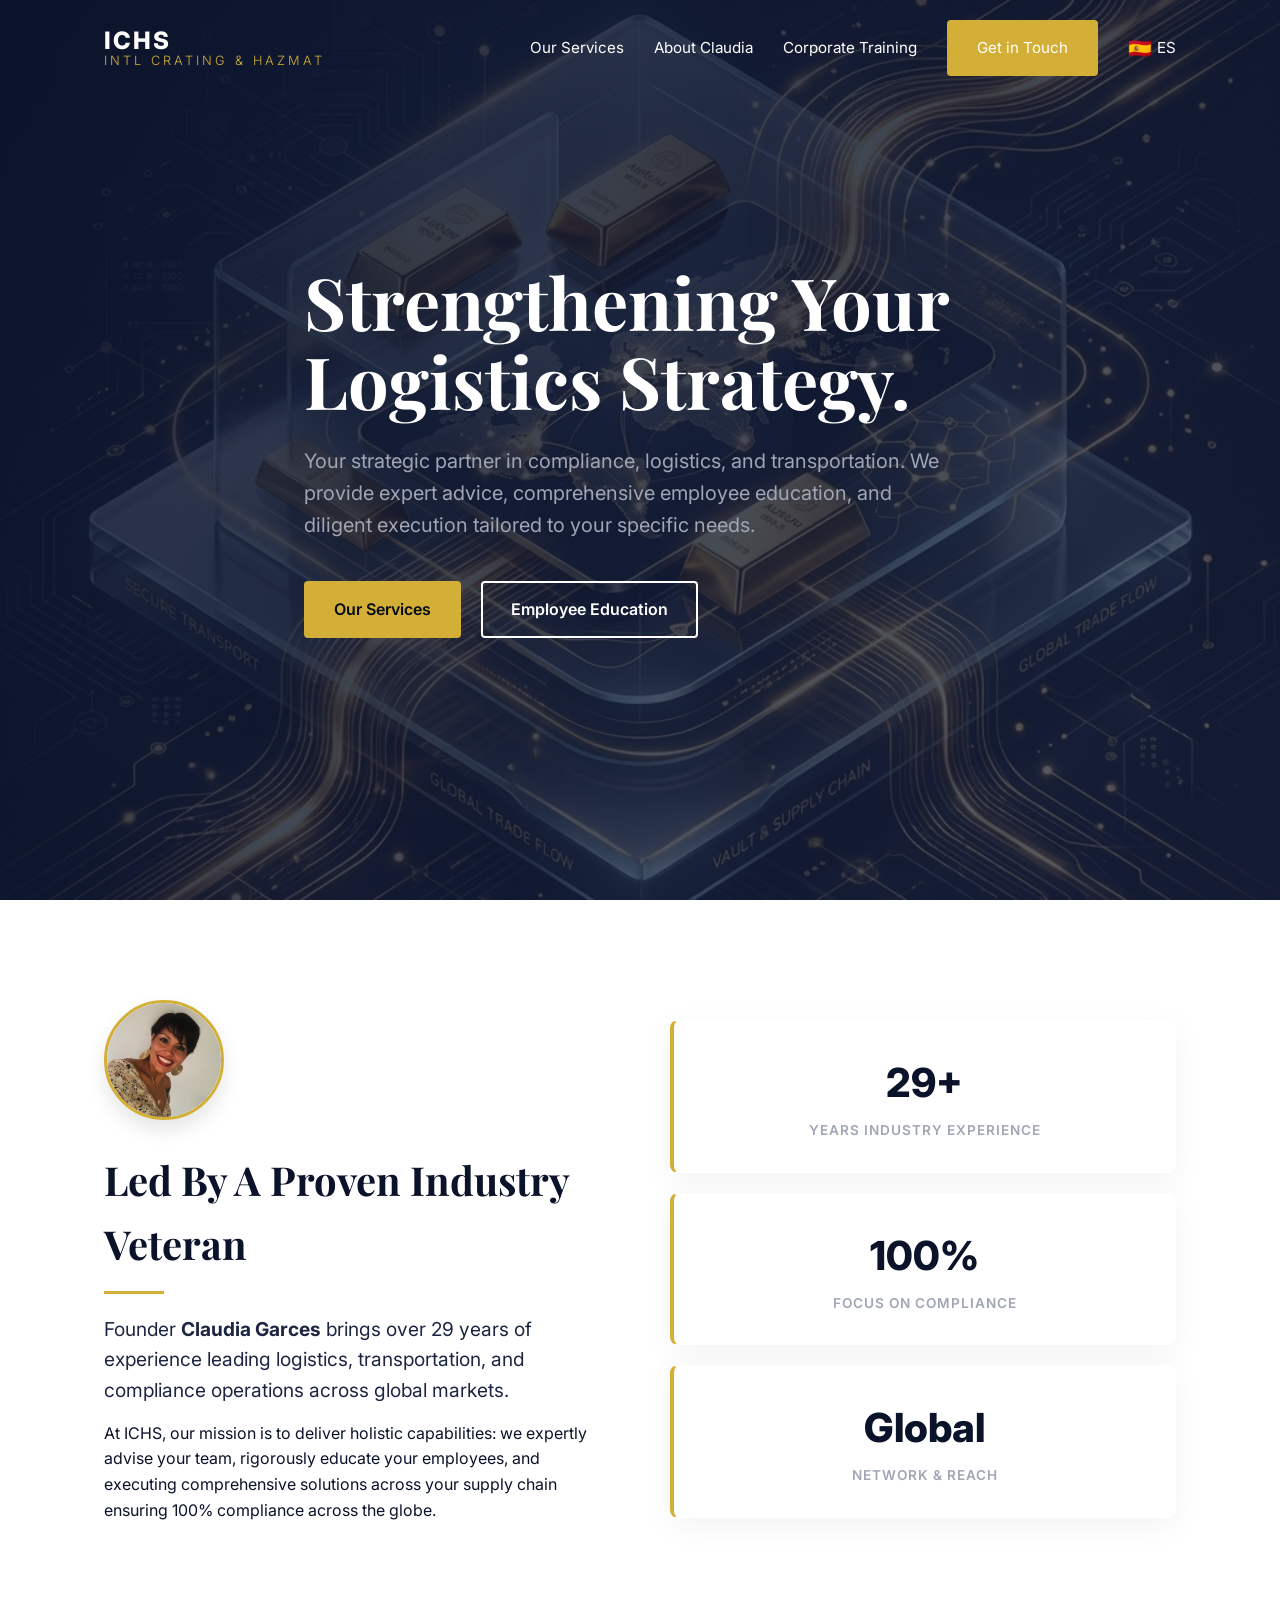
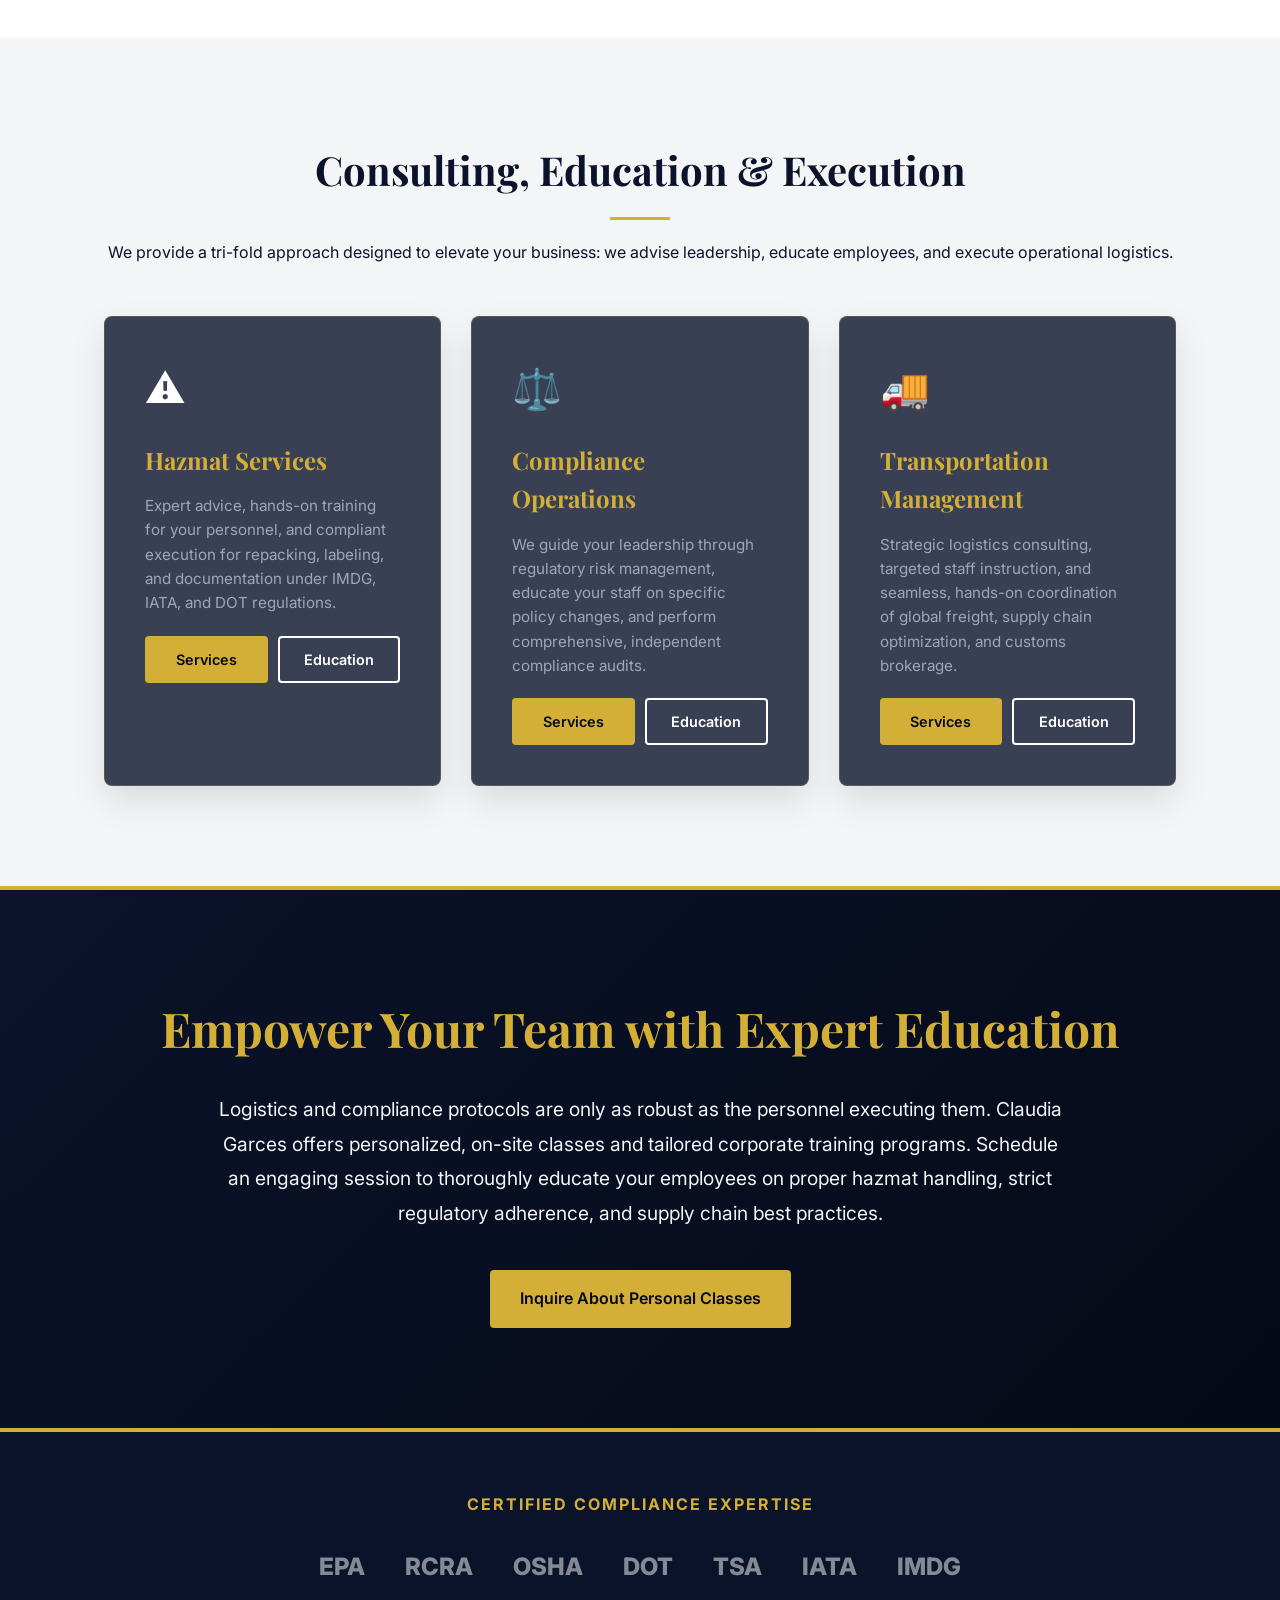
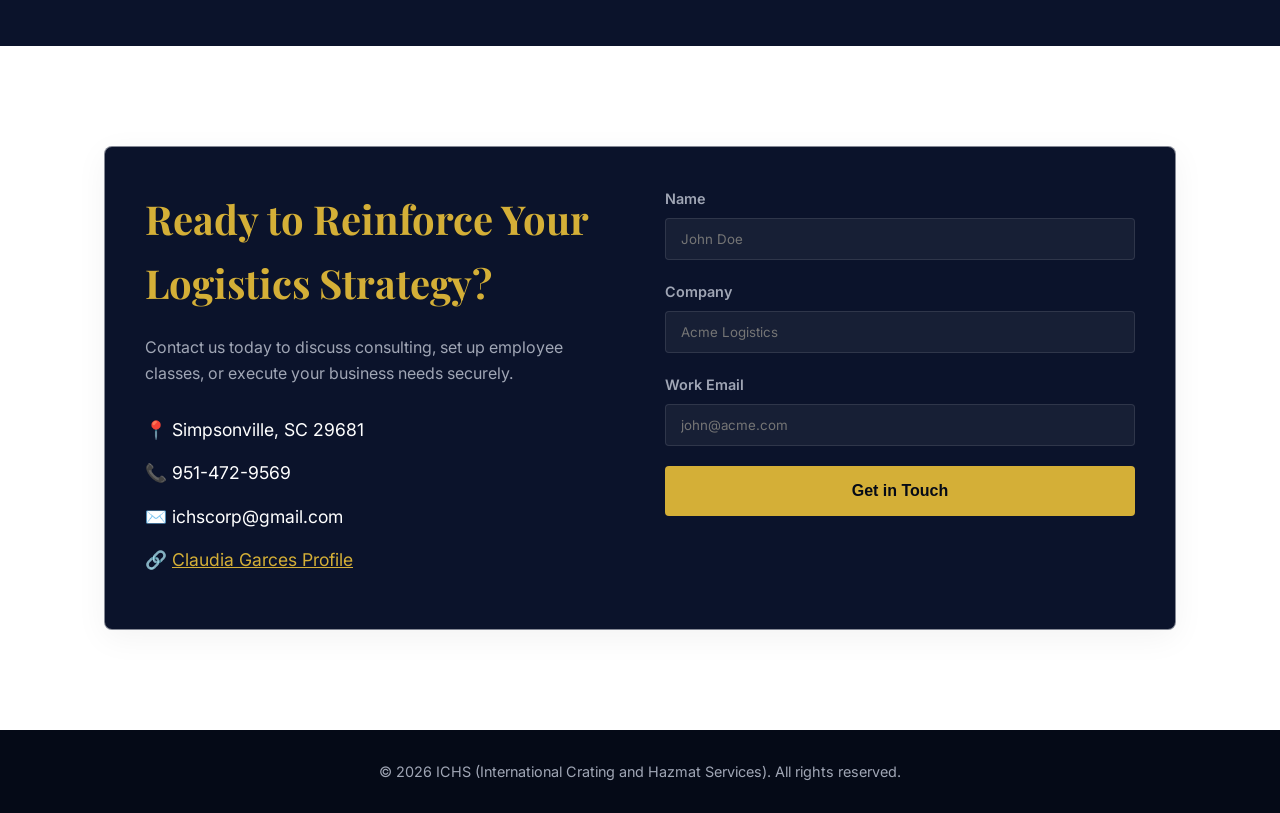
==== index.html @ 457f6904 "Add files via upload" ====
<!DOCTYPE html>
<html lang="en">
<head>
    <meta charset="UTF-8">
    <meta name="viewport" content="width=device-width, initial-scale=1.0">
    <title>ICHS | International Crating & Hazmat Services</title>
    <meta name="description" content="Your Strategic Partner in Compliance, Logistics, and Transportation. Led by Claudia Garces.">
    <!-- Google Fonts -->
    <link rel="preconnect" href="https://fonts.googleapis.com">
    <link rel="preconnect" href="https://fonts.gstatic.com" crossorigin>
    <link href="https://fonts.googleapis.com/css2?family=Inter:wght@300;400;600;800&family=Playfair+Display:ital,wght@0,600;1,600&display=swap" rel="stylesheet">
    <link rel="stylesheet" href="css/style.css">
</head>
<body>

    <!-- Navigation -->
    <nav class="navbar" id="navbar">
        <div class="container nav-container">
            <a href="#" class="logo">
                <span class="logo-bold">ICHS</span>
                <span class="logo-light">INTL CRATING & HAZMAT</span>
            </a>
            <ul class="nav-links">
                <li><a href="#services">Our Services</a></li>
                <li><a href="#about">About Claudia</a></li>
                <li><a href="#education">Corporate Training</a></li>
                <li><a href="#contact" class="btn btn-primary">Get in Touch</a></li>
                <li class="lang-toggle">
                    <a href="index_es.html" title="Español" style="display: flex; align-items: center; gap: 5px;">
                        <span style="font-size: 1.2rem;">🇪🇸</span> ES
                    </a>
                </li>
            </ul>
        </div>
    </nav>

    <!-- Hero Section -->
    <header class="hero" id="home">
        <div class="hero-overlay"></div>
        <div class="container hero-content animate-on-scroll fade-up">
            <h1>Strengthening Your Logistics Strategy.</h1>
            <p class="hero-subtitle">Your strategic partner in compliance, logistics, and transportation. We provide expert advice, comprehensive employee education, and diligent execution tailored to your specific needs.</p>
            <div class="hero-actions">
                <a href="#services" class="btn btn-primary">Our Services</a>
                <a href="#education" class="btn btn-secondary">Employee Education</a>
            </div>
        </div>
    </header>

    <!-- About / Authority Section -->
    <section class="section about" id="about">
        <div class="container">
            <div class="about-grid">
                <div class="about-text animate-on-scroll fade-right">
                    <img src="assets/profile.jpg" alt="Claudia Garces" style="width: 120px; height: 120px; object-fit: cover; border-radius: 50%; border: 3px solid var(--color-gold); margin-bottom: 20px; box-shadow: 0 10px 20px rgba(0,0,0,0.1);">
                    <h2 class="section-title">Led By A Proven Industry Veteran</h2>
                    <p class="lead-text">Founder <strong>Claudia Garces</strong> brings over 29 years of experience leading logistics, transportation, and compliance operations across global markets.</p>
                    <p>At ICHS, our mission is to deliver holistic capabilities: we expertly advise your team, rigorously educate your employees, and executing comprehensive solutions across your supply chain ensuring 100% compliance across the globe.</p>
                </div>
                <div class="about-stats animate-on-scroll fade-left">
                    <div class="stat-card glass-card">
                        <h3>29+</h3>
                        <p>Years Industry Experience</p>
                    </div>
                    <div class="stat-card glass-card">
                        <h3>100%</h3>
                        <p>Focus on Compliance</p>
                    </div>
                    <div class="stat-card glass-card">
                        <h3>Global</h3>
                        <p>Network & Reach</p>
                    </div>
                </div>
            </div>
        </div>
    </section>

    <!-- Services Section -->
    <section class="section services bg-light" id="services">
        <div class="container">
            <div class="section-header center animate-on-scroll fade-up">
                <h2 class="section-title">Consulting, Education & Execution</h2>
                <p>We provide a tri-fold approach designed to elevate your business: we advise leadership, educate employees, and execute operational logistics.</p>
            </div>
            
            <div class="services-grid">
                <!-- Service 1 -->
                <div class="service-card glass-card dark animate-on-scroll fade-up" style="transition-delay: 100ms;">
                    <div class="service-icon">⚠️</div>
                    <h3>Hazmat Services</h3>
                    <p>Expert advice, hands-on training for your personnel, and compliant execution for repacking, labeling, and documentation under IMDG, IATA, and DOT regulations.</p>
                    <div style="margin-top: 20px; display: flex; gap: 10px;">
                        <a href="#contact" class="btn btn-primary" style="flex: 1; padding: 10px; font-size: 0.9rem; text-align: center;">Services</a>
                        <a href="#education" class="btn btn-secondary" style="flex: 1; padding: 10px; font-size: 0.9rem; text-align: center;">Education</a>
                    </div>
                </div>
                <!-- Service 2 -->
                <div class="service-card glass-card dark animate-on-scroll fade-up" style="transition-delay: 200ms;">
                    <div class="service-icon">⚖️</div>
                    <h3>Compliance Operations</h3>
                    <p>We guide your leadership through regulatory risk management, educate your staff on specific policy changes, and perform comprehensive, independent compliance audits.</p>
                    <div style="margin-top: 20px; display: flex; gap: 10px;">
                        <a href="#contact" class="btn btn-primary" style="flex: 1; padding: 10px; font-size: 0.9rem; text-align: center;">Services</a>
                        <a href="#education" class="btn btn-secondary" style="flex: 1; padding: 10px; font-size: 0.9rem; text-align: center;">Education</a>
                    </div>
                </div>
                <!-- Service 3 -->
                <div class="service-card glass-card dark animate-on-scroll fade-up" style="transition-delay: 300ms;">
                    <div class="service-icon">🚚</div>
                    <h3>Transportation Management</h3>
                    <p>Strategic logistics consulting, targeted staff instruction, and seamless, hands-on coordination of global freight, supply chain optimization, and customs brokerage.</p>
                    <div style="margin-top: 20px; display: flex; gap: 10px;">
                        <a href="#contact" class="btn btn-primary" style="flex: 1; padding: 10px; font-size: 0.9rem; text-align: center;">Services</a>
                        <a href="#education" class="btn btn-secondary" style="flex: 1; padding: 10px; font-size: 0.9rem; text-align: center;">Education</a>
                    </div>
                </div>
            </div>
        </div>
    </section>

    <!-- Corporate Training Banner -->
    <section class="section training-banner" id="education">
        <div class="container training-content animate-on-scroll fade-in">
            <h2>Empower Your Team with Expert Education</h2>
            <p>Logistics and compliance protocols are only as robust as the personnel executing them. Claudia Garces offers personalized, on-site classes and tailored corporate training programs. Schedule an engaging session to thoroughly educate your employees on proper hazmat handling, strict regulatory adherence, and supply chain best practices.</p>
            <a href="#contact" class="btn btn-primary">Inquire About Personal Classes</a>
        </div>
    </section>

    <!-- Certifications Banner -->
    <section class="certifications section" id="compliance">
        <div class="container animate-on-scroll fade-in">
            <h4 class="cert-title">Certified Compliance Expertise</h4>
            <div class="cert-logos">
                <a href="https://www.epa.gov/" target="_blank" rel="noopener noreferrer">EPA</a>
                <a href="https://www.epa.gov/rcra" target="_blank" rel="noopener noreferrer">RCRA</a>
                <a href="https://www.osha.gov/" target="_blank" rel="noopener noreferrer">OSHA</a>
                <a href="https://www.transportation.gov/" target="_blank" rel="noopener noreferrer">DOT</a>
                <a href="https://www.tsa.gov/" target="_blank" rel="noopener noreferrer">TSA</a>
                <a href="https://www.iata.org/" target="_blank" rel="noopener noreferrer">IATA</a>
                <a href="https://www.imo.org/" target="_blank" rel="noopener noreferrer">IMDG</a>
            </div>
        </div>
    </section>

    <!-- Contact Form Section -->
    <section class="section contact" id="contact">
        <div class="container">
            <div class="contact-wrapper glass-card animate-on-scroll fade-up">
                <div class="contact-info">
                    <h2>Ready to Reinforce Your Logistics Strategy?</h2>
                    <p>Contact us today to discuss consulting, set up employee classes, or execute your business needs securely.</p>
                    <ul class="contact-details">
                        <li>📍 Simpsonville, SC 29681</li>
                        <li>📞 951-472-9569</li>
                        <li>✉️ ichscorp@gmail.com</li>
                        <li>🔗 <a href="https://www.linkedin.com/in/claudia-garces/" target="_blank" style="color:var(--color-gold);">Claudia Garces Profile</a></li>
                    </ul>
                </div>
                <div class="contact-form">
                    <form onsubmit="event.preventDefault(); alert('This is a prototype. Form submission will be connected to your email backend later.');">
                        <div class="form-group">
                            <label for="name">Name</label>
                            <input type="text" id="name" placeholder="John Doe" required>
                        </div>
                        <div class="form-group">
                            <label for="company">Company</label>
                            <input type="text" id="company" placeholder="Acme Logistics" required>
                        </div>
                        <div class="form-group">
                            <label for="email">Work Email</label>
                            <input type="email" id="email" placeholder="john@acme.com" required>
                        </div>
                        <button type="submit" class="btn btn-primary full-width">Get in Touch</button>
                    </form>
                </div>
            </div>
        </div>
    </section>

    <footer class="footer">
        <div class="container">
            <p>&copy; <span id="year"></span> ICHS (International Crating and Hazmat Services). All rights reserved.</p>
        </div>
    </footer>

    <script src="js/main.js"></script>
</body>
</html>
---- css/style.css ----
:root {
    /* Color Palette */
    --color-navy: #0B132B;
    --color-navy-light: #1C2541;
    --color-navy-dark: #050a17;
    --color-gold: #D4AF37;
    --color-gold-hover: #F2C94C;
    --color-white: #FFFFFF;
    --color-gray-light: #f4f5f7;
    --color-gray-text: #a0a6b5;
    
    /* Typography */
    --font-sans: 'Inter', sans-serif;
    --font-serif: 'Playfair Display', serif;
    
    /* Spacing & Layout */
    --container-width: 1200px;
    --transition: all 0.3s cubic-bezier(0.25, 0.8, 0.25, 1);
}

* {
    margin: 0;
    padding: 0;
    box-sizing: border-box;
}

html {
    scroll-behavior: smooth;
}

body {
    font-family: var(--font-sans);
    color: var(--color-navy);
    background-color: var(--color-white);
    line-height: 1.6;
    overflow-x: hidden;
}

/* Utilities */
.container {
    max-width: var(--container-width);
    margin: 0 auto;
    padding: 0 5%;
}

.section {
    padding: 100px 0;
}

.bg-light {
    background-color: var(--color-gray-light);
}

.center {
    text-align: center;
}

.section-title {
    font-family: var(--font-serif);
    font-size: 2.5rem;
    color: var(--color-navy);
    margin-bottom: 20px;
    position: relative;
}

.section-title::after {
    content: '';
    display: block;
    width: 60px;
    height: 3px;
    background-color: var(--color-gold);
    margin: 15px auto 0;
}

.about .section-title::after {
    margin: 15px 0 0;
}

/* Buttons */
.btn {
    display: inline-block;
    padding: 14px 28px;
    font-weight: 600;
    text-decoration: none;
    border-radius: 4px;
    transition: var(--transition);
    cursor: pointer;
    font-size: 1rem;
    border: 2px solid transparent;
}

.btn-primary {
    background-color: var(--color-gold);
    color: var(--color-navy-dark);
}

.btn-primary:hover {
    background-color: var(--color-gold-hover);
    transform: translateY(-2px);
    box-shadow: 0 10px 20px rgba(212, 175, 55, 0.3);
}

.btn-secondary {
    background-color: transparent;
    color: var(--color-white);
    border-color: var(--color-white);
}

.btn-secondary:hover {
    background-color: var(--color-white);
    color: var(--color-navy);
    transform: translateY(-2px);
}

.full-width {
    width: 100%;
}

/* Glassmorphism */
.glass-card {
    background: rgba(255, 255, 255, 0.7);
    backdrop-filter: blur(10px);
    -webkit-backdrop-filter: blur(10px);
    border: 1px solid rgba(255, 255, 255, 0.5);
    border-radius: 8px;
    padding: 40px;
    box-shadow: 0 8px 32px rgba(0, 0, 0, 0.05);
}

.glass-card.dark {
    background: rgba(11, 19, 43, 0.8);
    border: 1px solid rgba(212, 175, 55, 0.2);
    color: var(--color-white);
    box-shadow: 0 15px 35px rgba(0, 0, 0, 0.1);
}

.glass-card.dark:hover {
    transform: translateY(-5px);
    border-color: var(--color-gold);
    box-shadow: 0 15px 35px rgba(212, 175, 55, 0.15);
    transition: var(--transition);
}

/* Navigation */
.navbar {
    position: fixed;
    top: 0;
    left: 0;
    width: 100%;
    padding: 20px 0;
    z-index: 1000;
    transition: var(--transition);
}

.navbar.scrolled {
    background: rgba(11, 19, 43, 0.95);
    backdrop-filter: blur(15px);
    padding: 15px 0;
    box-shadow: 0 4px 20px rgba(0, 0, 0, 0.1);
}

.nav-container {
    display: flex;
    justify-content: space-between;
    align-items: center;
}

.logo {
    text-decoration: none;
    font-size: 1.5rem;
    display: flex;
    flex-direction: column;
    line-height: 1.1;
}

.logo-bold {
    font-weight: 800;
    color: var(--color-white);
    letter-spacing: 2px;
}

.logo-light {
    font-weight: 300;
    color: var(--color-gold);
    font-size: 0.8rem;
    letter-spacing: 3px;
}

.nav-links {
    display: flex;
    list-style: none;
    align-items: center;
    gap: 30px;
}

.nav-links a {
    color: var(--color-white);
    text-decoration: none;
    font-weight: 400;
    font-size: 0.95rem;
    transition: var(--transition);
}

.nav-links a:not(.btn):hover {
    color: var(--color-gold);
}

/* Hero Section */
.hero {
    height: 100vh;
    min-height: 700px;
    background-image: url('../assets/hero_bg.png');
    background-size: cover;
    background-position: center;
    background-attachment: fixed;
    position: relative;
    display: flex;
    align-items: center;
}

.hero-overlay {
    position: absolute;
    top: 0;
    left: 0;
    width: 100%;
    height: 100%;
    background: linear-gradient(135deg, rgba(11,19,43,0.9) 0%, rgba(28,37,65,0.7) 100%);
    z-index: 1;
}

.hero-content {
    position: relative;
    z-index: 2;
    max-width: 800px;
    color: var(--color-white);
}

.hero h1 {
    font-family: var(--font-serif);
    font-size: 4.5rem;
    line-height: 1.1;
    margin-bottom: 25px;
    color: var(--color-white);
}

.hero-subtitle {
    font-size: 1.25rem;
    margin-bottom: 40px;
    color: var(--color-gray-text);
    max-width: 650px;
}

.hero-actions {
    display: flex;
    gap: 20px;
}

/* About Section */
.about-grid {
    display: grid;
    grid-template-columns: 1fr 1fr;
    gap: 60px;
    align-items: center;
}

.lead-text {
    font-size: 1.2rem;
    margin-bottom: 20px;
    color: var(--color-navy-light);
}

.about-text p {
    margin-bottom: 15px;
}

.about-stats {
    display: grid;
    grid-template-columns: 1fr;
    gap: 20px;
}

.stat-card {
    text-align: center;
    padding: 30px;
    border-left: 4px solid var(--color-gold);
}

.stat-card h3 {
    font-size: 2.5rem;
    color: var(--color-navy);
    font-weight: 800;
    margin-bottom: 5px;
}

.stat-card p {
    font-weight: 600;
    color: var(--color-gray-text);
    text-transform: uppercase;
    letter-spacing: 1px;
    font-size: 0.85rem;
}

/* Services */
.services-grid {
    display: grid;
    grid-template-columns: repeat(3, 1fr);
    gap: 30px;
    margin-top: 50px;
}

.service-icon {
    font-size: 2.5rem;
    margin-bottom: 20px;
}

.service-card h3 {
    font-family: var(--font-serif);
    font-size: 1.5rem;
    margin-bottom: 15px;
    color: var(--color-gold);
}

.service-card p {
    color: var(--color-gray-text);
    font-size: 0.95rem;
}

/* Certifications */
.certifications {
    background-color: var(--color-navy);
    color: var(--color-white);
    padding: 60px 0;
    text-align: center;
}

.cert-title {
    font-size: 1rem;
    text-transform: uppercase;
    letter-spacing: 2px;
    color: var(--color-gold);
    margin-bottom: 30px;
}

.cert-logos {
    display: flex;
    justify-content: center;
    flex-wrap: wrap;
    gap: 40px;
}

.cert-logos a {
    font-weight: 800;
    font-size: 1.5rem;
    opacity: 0.5;
    transition: var(--transition);
    text-decoration: none;
    color: var(--color-white);
}

.cert-logos a:hover {
    opacity: 1;
    color: var(--color-gold);
}

/* Contact */
.contact-wrapper {
    display: grid;
    grid-template-columns: 1fr 1fr;
    gap: 50px;
    background: var(--color-navy);
    color: var(--color-white);
}

.contact-info h2 {
    font-family: var(--font-serif);
    font-size: 2.5rem;
    margin-bottom: 20px;
    color: var(--color-gold);
}

.contact-info p {
    margin-bottom: 30px;
    color: var(--color-gray-text);
}

.contact-details {
    list-style: none;
}

.contact-details li {
    margin-bottom: 15px;
    font-size: 1.1rem;
}

.form-group {
    margin-bottom: 20px;
}

.form-group label {
    display: block;
    margin-bottom: 8px;
    font-weight: 600;
    color: var(--color-gray-text);
    font-size: 0.9rem;
}

.form-group input {
    width: 100%;
    padding: 12px 15px;
    background: rgba(255,255,255,0.05);
    border: 1px solid rgba(255,255,255,0.1);
    border-radius: 4px;
    color: var(--color-white);
    font-family: var(--font-sans);
    transition: var(--transition);
}

.form-group input:focus {
    outline: none;
    border-color: var(--color-gold);
}

/* Footer */
.footer {
    background-color: var(--color-navy-dark);
    color: var(--color-gray-text);
    text-align: center;
    padding: 30px 0;
    font-size: 0.9rem;
}

/* Animations */
.animate-on-scroll {
    opacity: 0;
    transition: opacity 0.8s ease-out, transform 0.8s ease-out;
}

.fade-up {
    transform: translateY(40px);
}

.fade-right {
    transform: translateX(-40px);
}

.fade-left {
    transform: translateX(40px);
}

.fade-in {
    transform: scale(0.95);
}

.animate-on-scroll.is-visible {
    opacity: 1;
    transform: translate(0) scale(1);
}

/* Responsive */
@media (max-width: 900px) {
    .about-grid, .services-grid, .contact-wrapper {
        grid-template-columns: 1fr;
    }
    
    .hero h1 {
        font-size: 3rem;
    }
    
    .nav-links {
        display: none; /* Add hamburger menu in future phase */
    }
}

/* Training Banner Settings */
.training-banner {
    background: linear-gradient(135deg, var(--color-navy) 0%, var(--color-navy-dark) 100%);
    color: var(--color-white);
    text-align: center;
    padding: 100px 0;
    border-top: 4px solid var(--color-gold);
    border-bottom: 4px solid var(--color-gold);
}

.training-content h2 {
    font-family: var(--font-serif);
    font-size: 3rem;
    color: var(--color-gold);
    margin-bottom: 25px;
}

.training-content p {
    font-size: 1.2rem;
    max-width: 850px;
    margin: 0 auto 40px;
    color: var(--color-gray-light);
    line-height: 1.8;
}
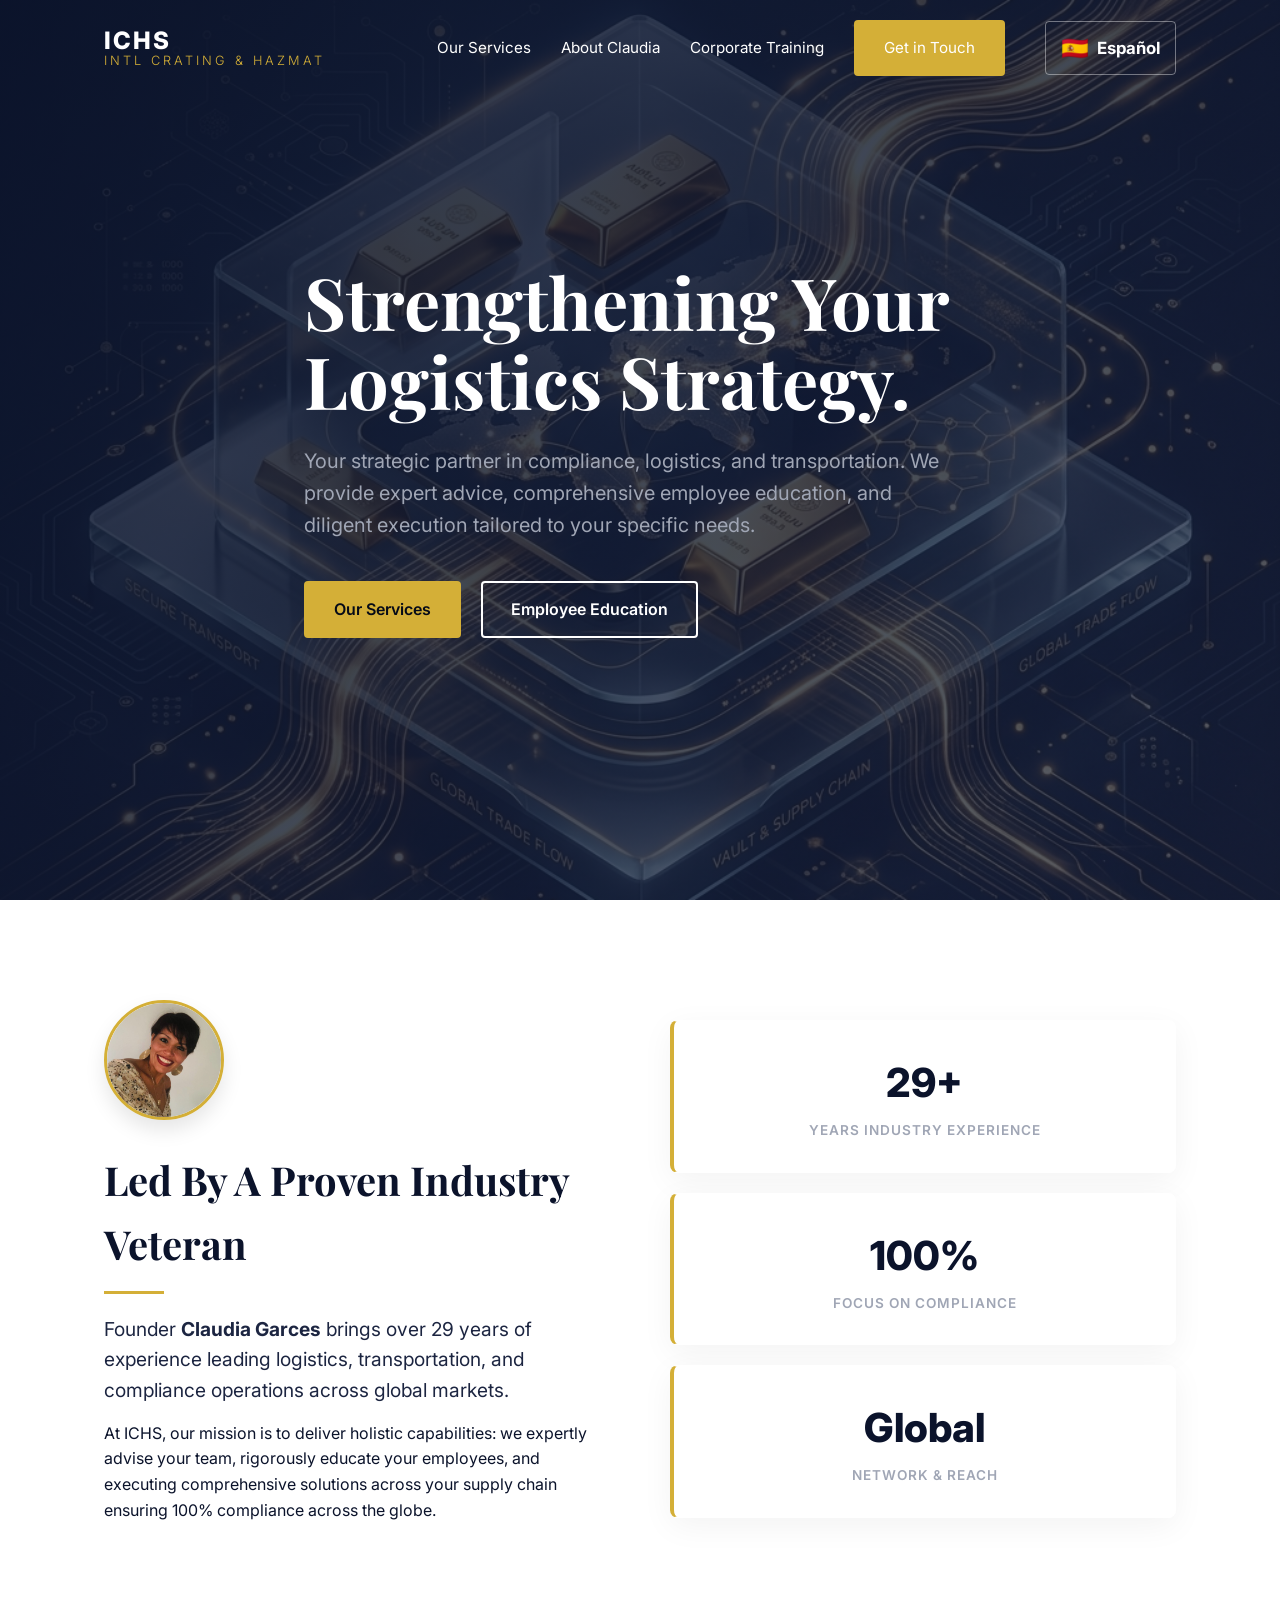
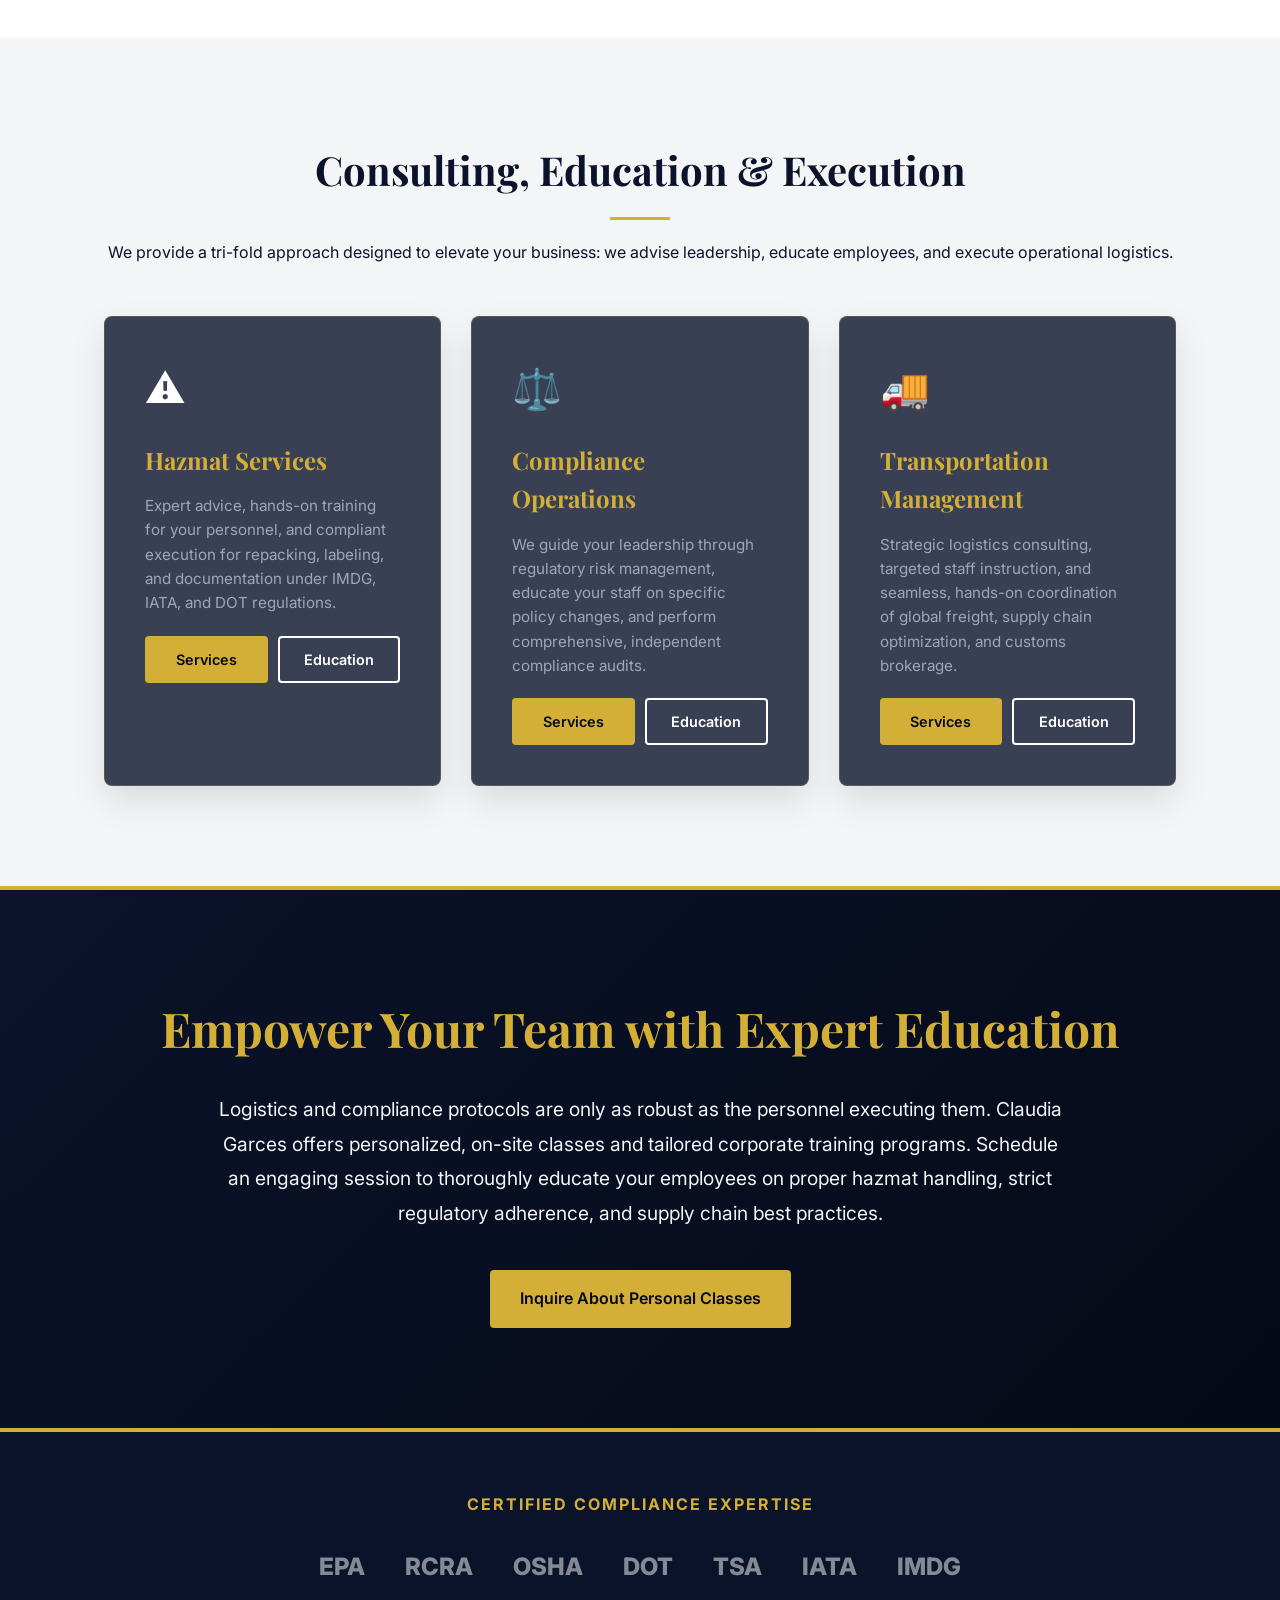
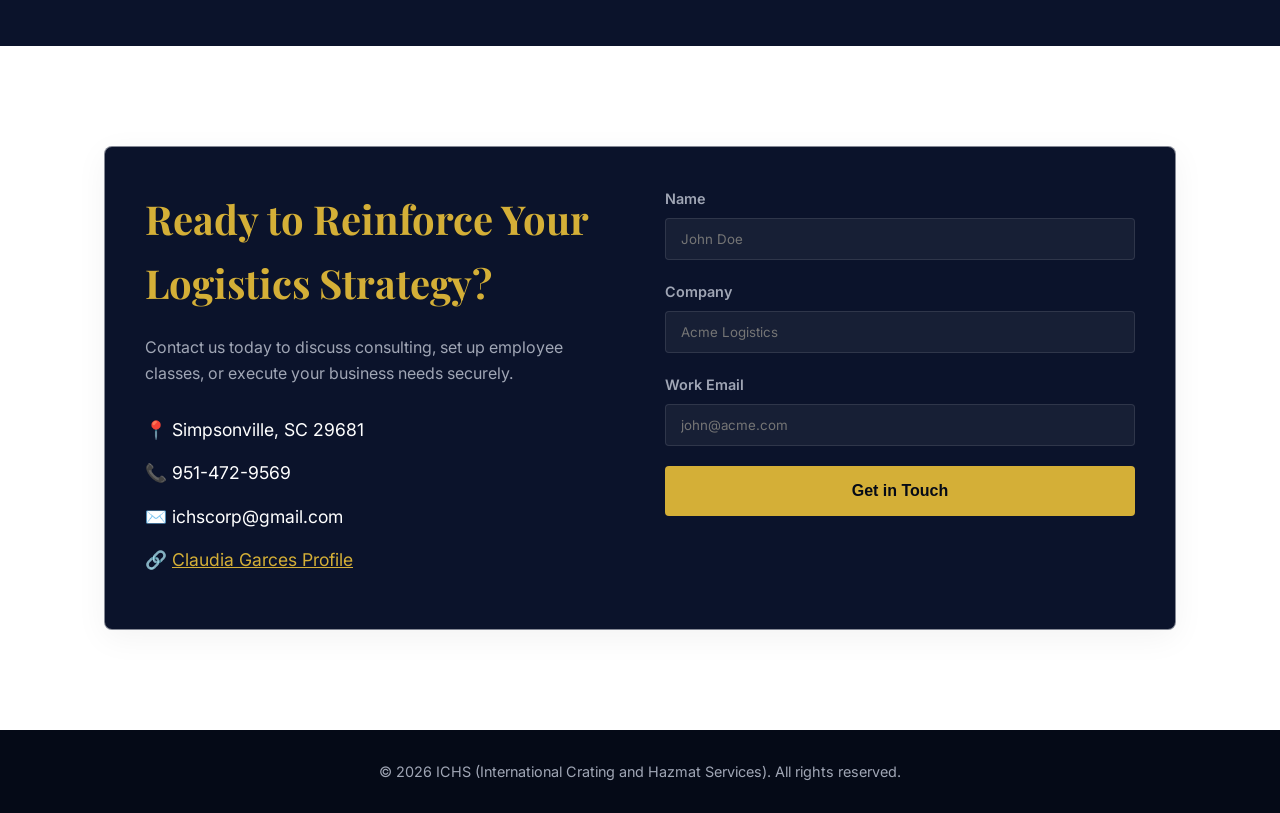
==== commit 7126cf1d: "Add files via upload" ====
--- a/index.html
+++ b/index.html
@@ -25,9 +25,9 @@
                 <li><a href="#about">About Claudia</a></li>
                 <li><a href="#education">Corporate Training</a></li>
                 <li><a href="#contact" class="btn btn-primary">Get in Touch</a></li>
-                <li class="lang-toggle">
-                    <a href="index_es.html" title="Español" style="display: flex; align-items: center; gap: 5px;">
-                        <span style="font-size: 1.2rem;">🇪🇸</span> ES
+                <li class="lang-toggle" style="margin-left: 10px;">
+                    <a href="index_es.html" title="Ver en Español" style="display: flex; align-items: center; gap: 8px; padding: 8px 15px; border: 1px solid rgba(255,255,255,0.4); border-radius: 4px; font-weight: bold; font-size: 1.05rem;">
+                        <span style="font-size: 1.4rem;">🇪🇸</span> Español
                     </a>
                 </li>
             </ul>
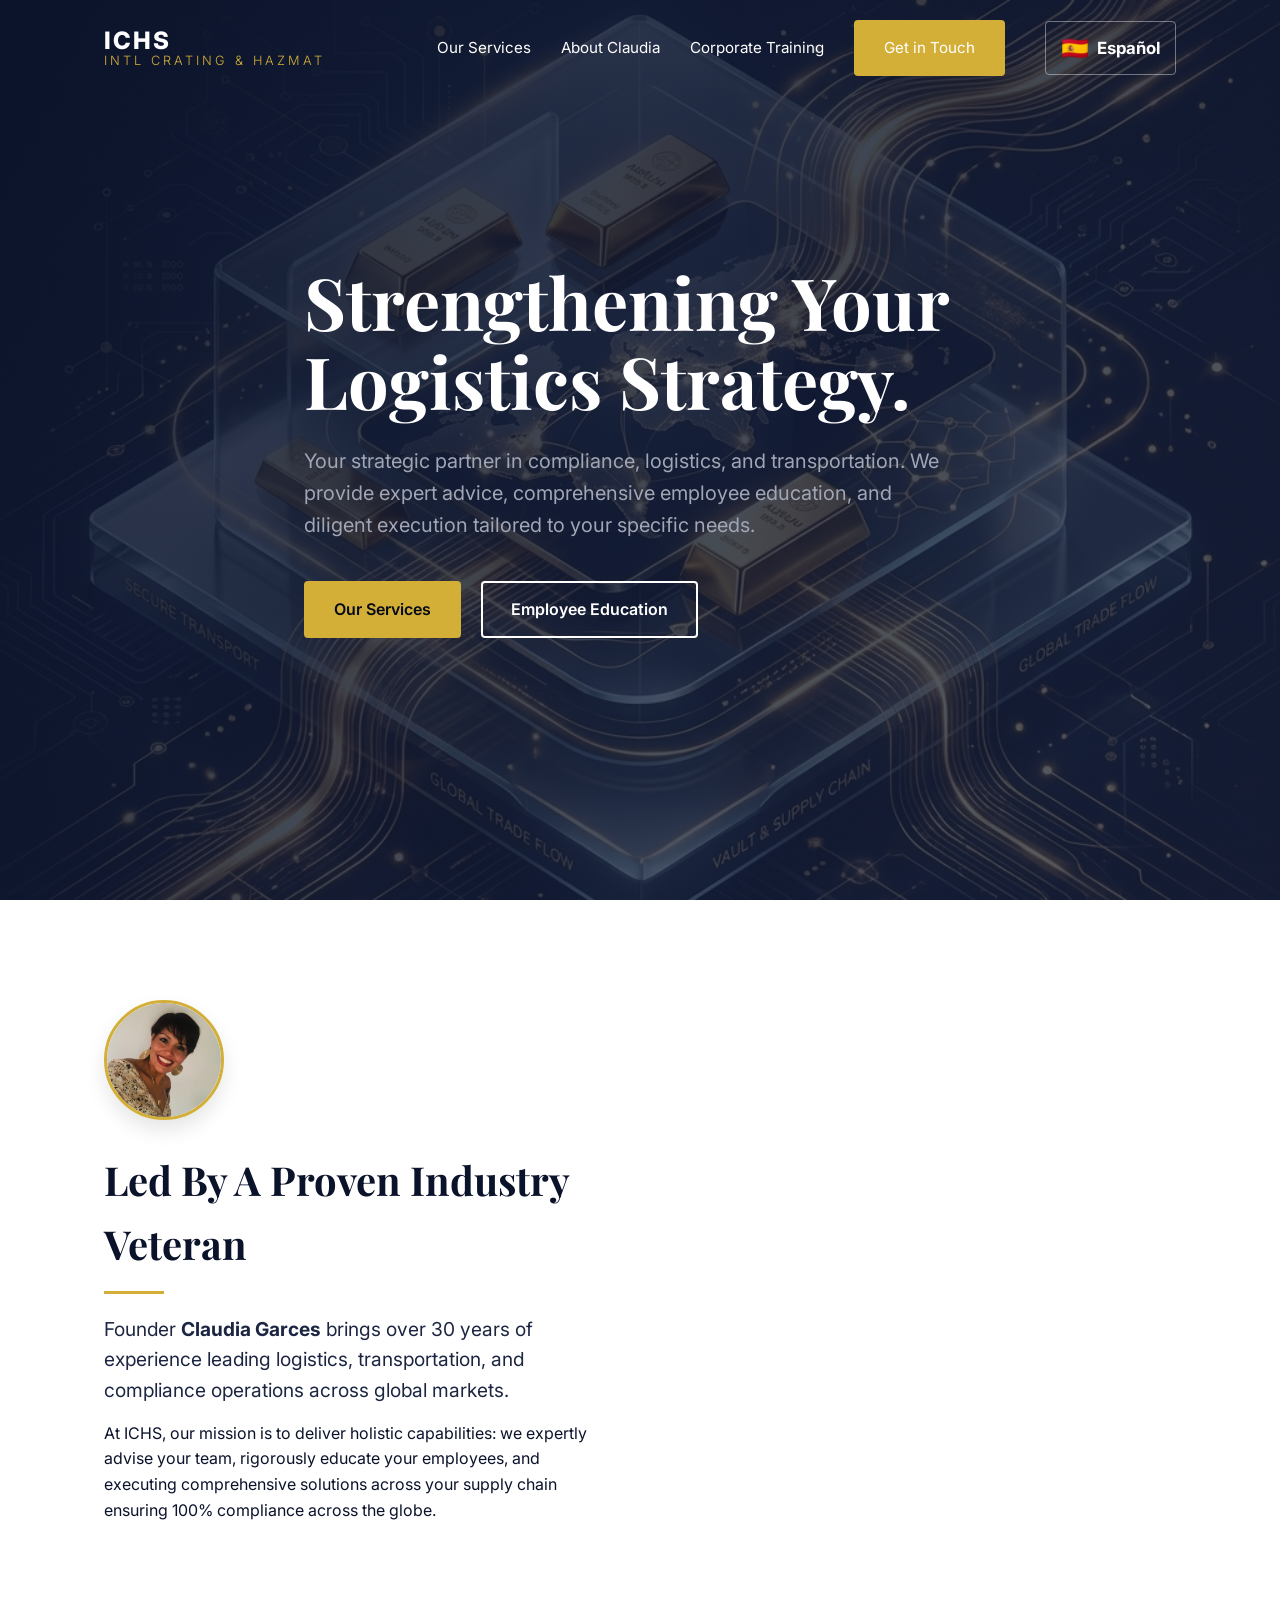
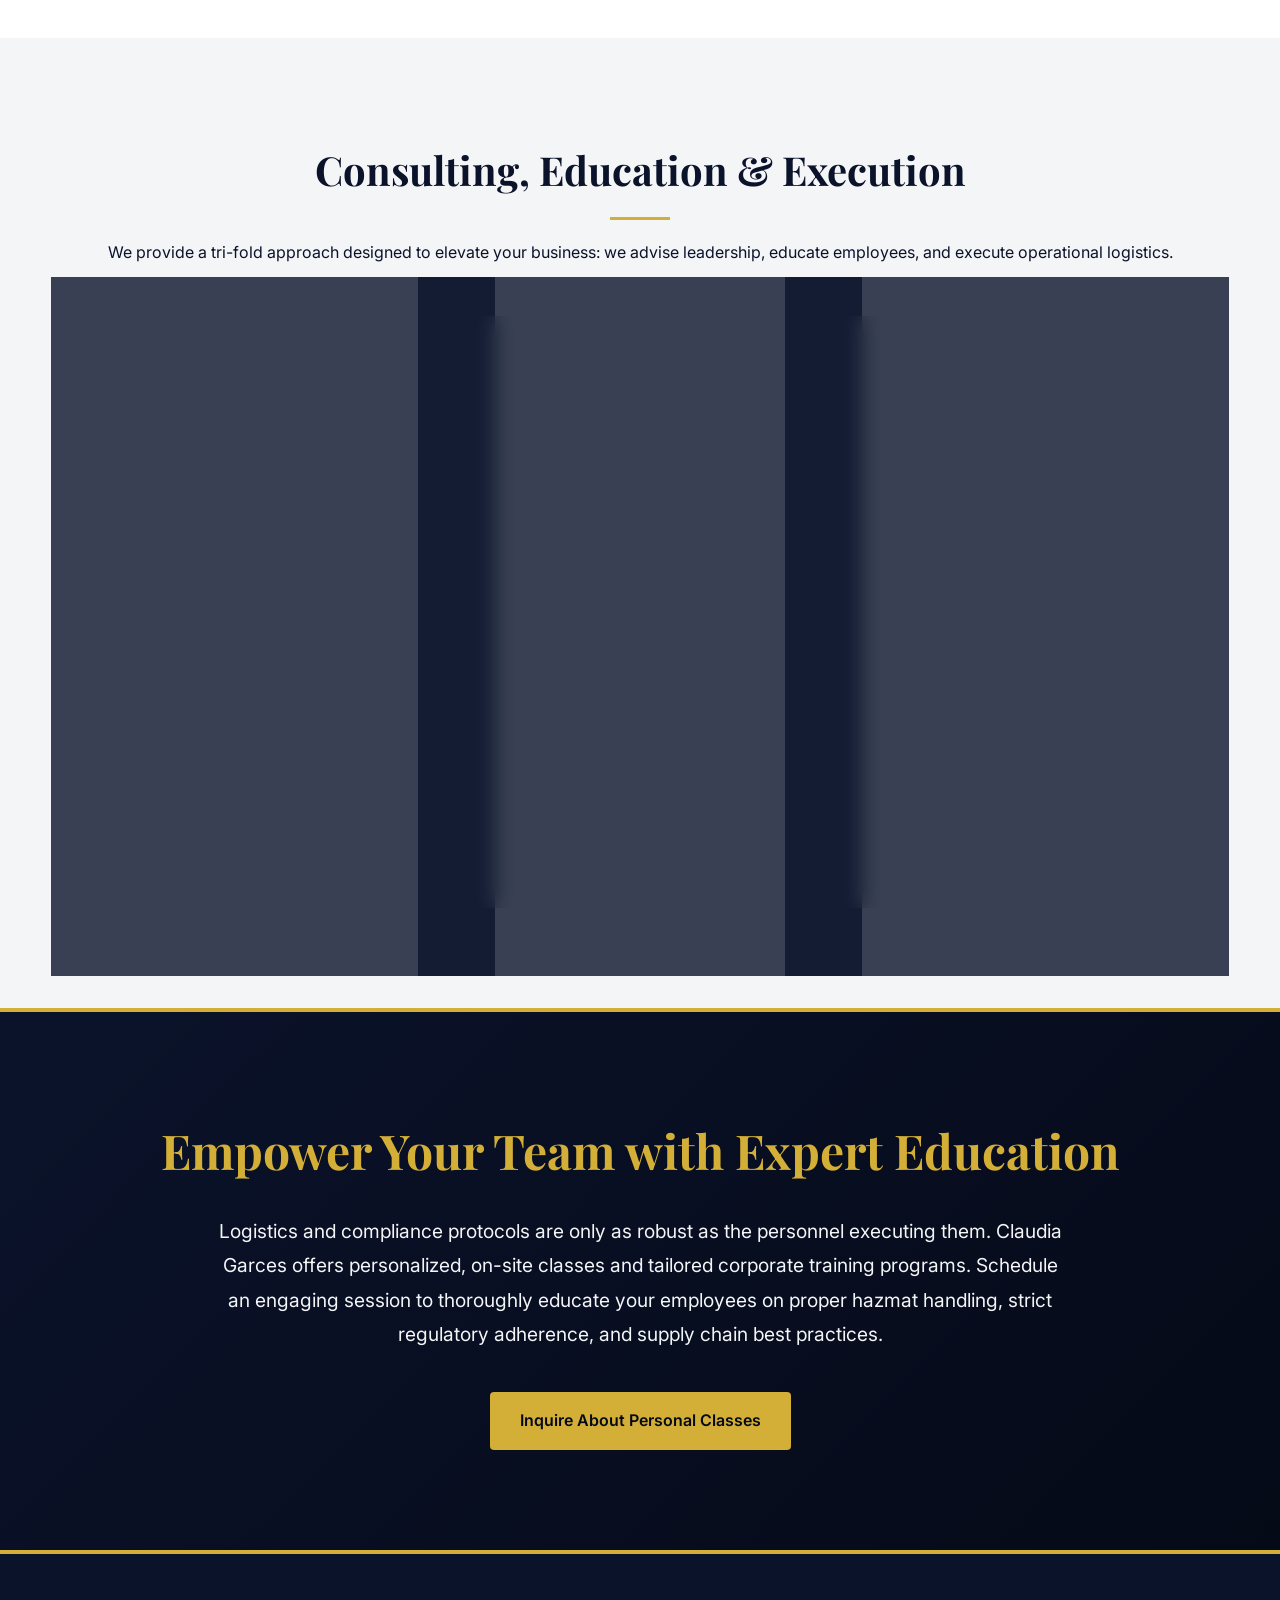
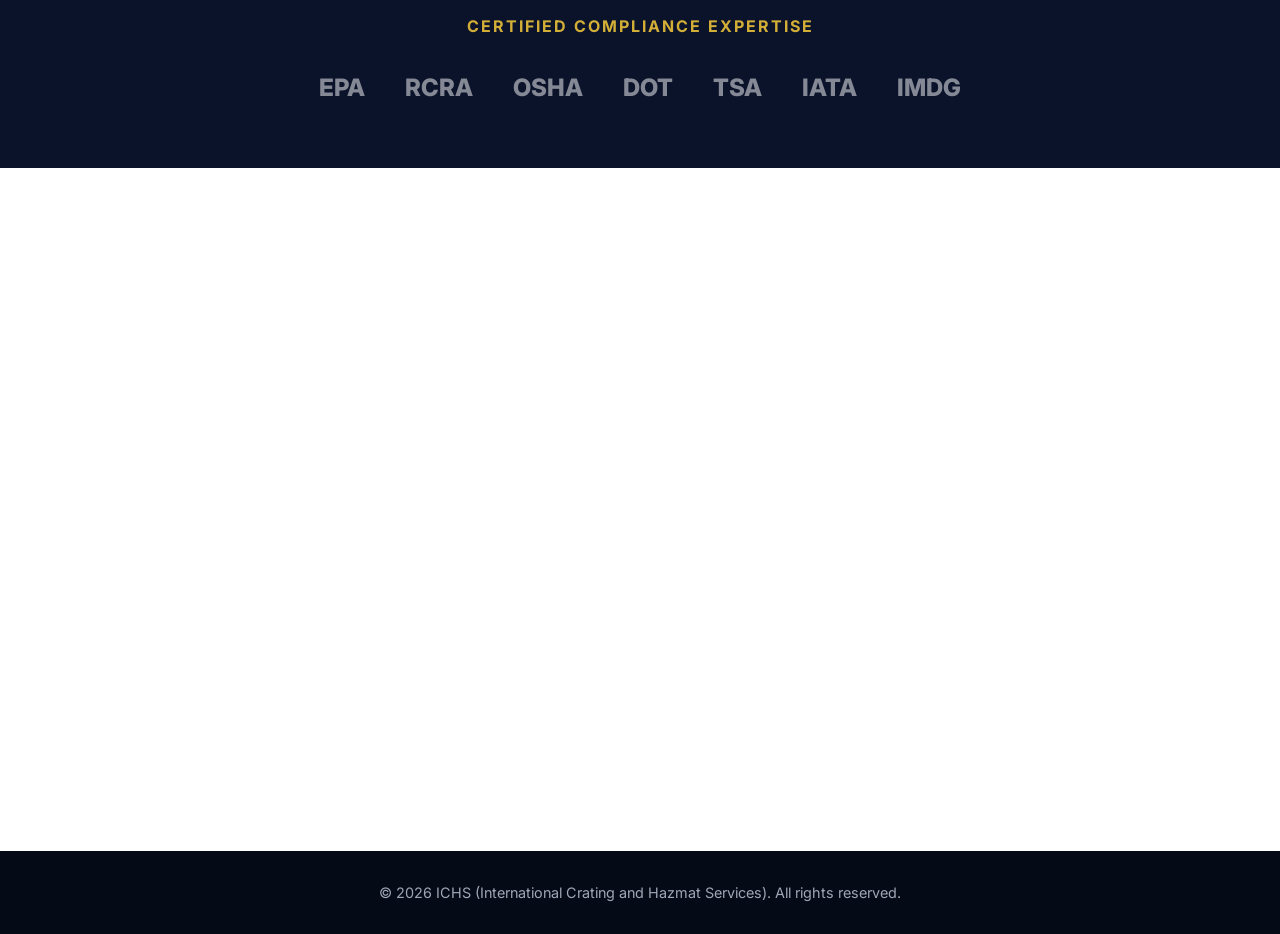
==== commit 1423e110: "Add files via upload" ====
--- a/index.html
+++ b/index.html
@@ -54,12 +54,12 @@
                 <div class="about-text animate-on-scroll fade-right">
                     <img src="assets/profile.jpg" alt="Claudia Garces" style="width: 120px; height: 120px; object-fit: cover; border-radius: 50%; border: 3px solid var(--color-gold); margin-bottom: 20px; box-shadow: 0 10px 20px rgba(0,0,0,0.1);">
                     <h2 class="section-title">Led By A Proven Industry Veteran</h2>
-                    <p class="lead-text">Founder <strong>Claudia Garces</strong> brings over 29 years of experience leading logistics, transportation, and compliance operations across global markets.</p>
+                    <p class="lead-text">Founder <strong>Claudia Garces</strong> brings over 30 years of experience leading logistics, transportation, and compliance operations across global markets.</p>
                     <p>At ICHS, our mission is to deliver holistic capabilities: we expertly advise your team, rigorously educate your employees, and executing comprehensive solutions across your supply chain ensuring 100% compliance across the globe.</p>
                 </div>
                 <div class="about-stats animate-on-scroll fade-left">
                     <div class="stat-card glass-card">
-                        <h3>29+</h3>
+                        <h3>30+</h3>
                         <p>Years Industry Experience</p>
                     </div>
                     <div class="stat-card glass-card">
@@ -108,7 +108,7 @@
                 <div class="service-card glass-card dark animate-on-scroll fade-up" style="transition-delay: 300ms;">
                     <div class="service-icon">🚚</div>
                     <h3>Transportation Management</h3>
-                    <p>Strategic logistics consulting, targeted staff instruction, and seamless, hands-on coordination of global freight, supply chain optimization, and customs brokerage.</p>
+                    <p>Strategic logistics consulting, targeted staff instruction, and seamless, hands-on coordination of global freight, supply chain optimization, and customs brokerage. We specialize in the secure handling and transport of <strong>precious and critical metals</strong>, including Platinum, Palladium, Rhodium, Tantalum, and Iridium / Niobium.</p>
                     <div style="margin-top: 20px; display: flex; gap: 10px;">
                         <a href="#contact" class="btn btn-primary" style="flex: 1; padding: 10px; font-size: 0.9rem; text-align: center;">Services</a>
                         <a href="#education" class="btn btn-secondary" style="flex: 1; padding: 10px; font-size: 0.9rem; text-align: center;">Education</a>
--- a/css/style.css
+++ b/css/style.css
@@ -466,7 +466,7 @@
         font-size: 3rem;
     }
     
-    .nav-links {
+    .nav-links li:not(.lang-toggle) {
         display: none; /* Add hamburger menu in future phase */
     }
 }
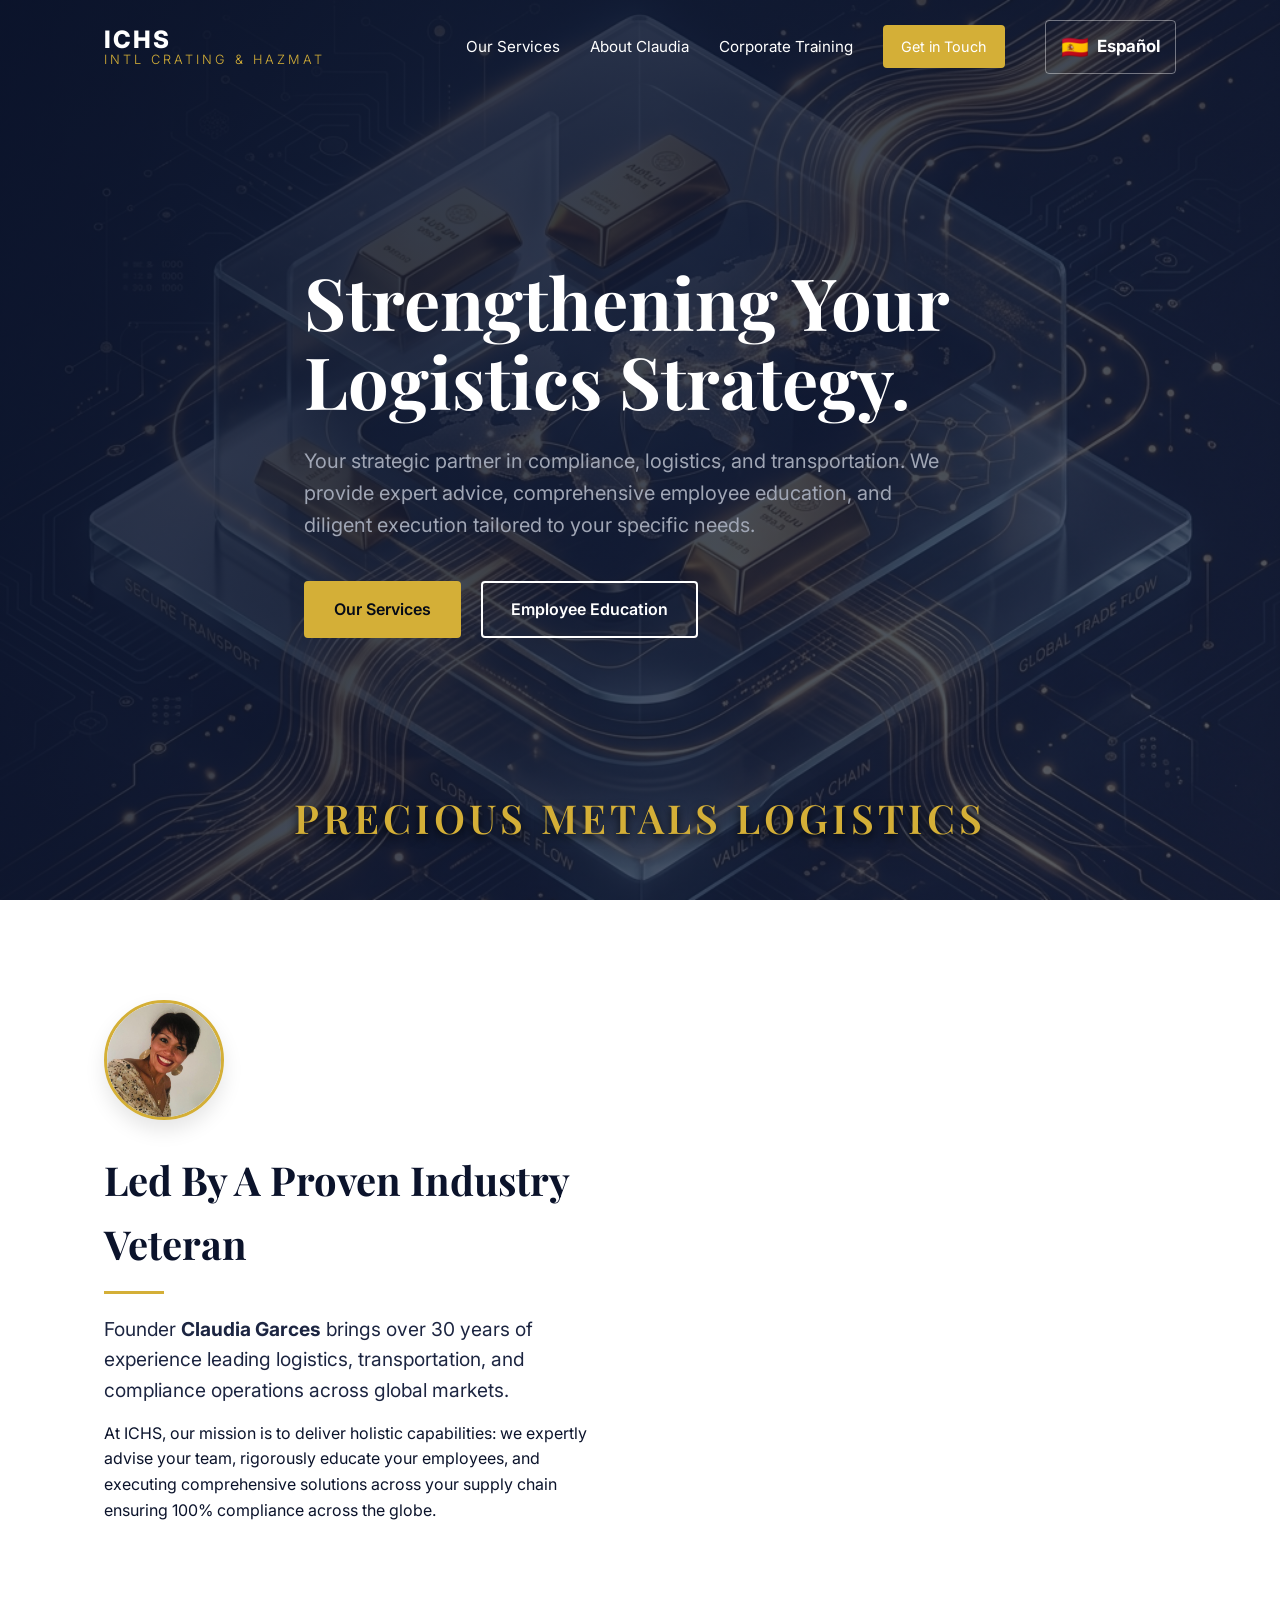
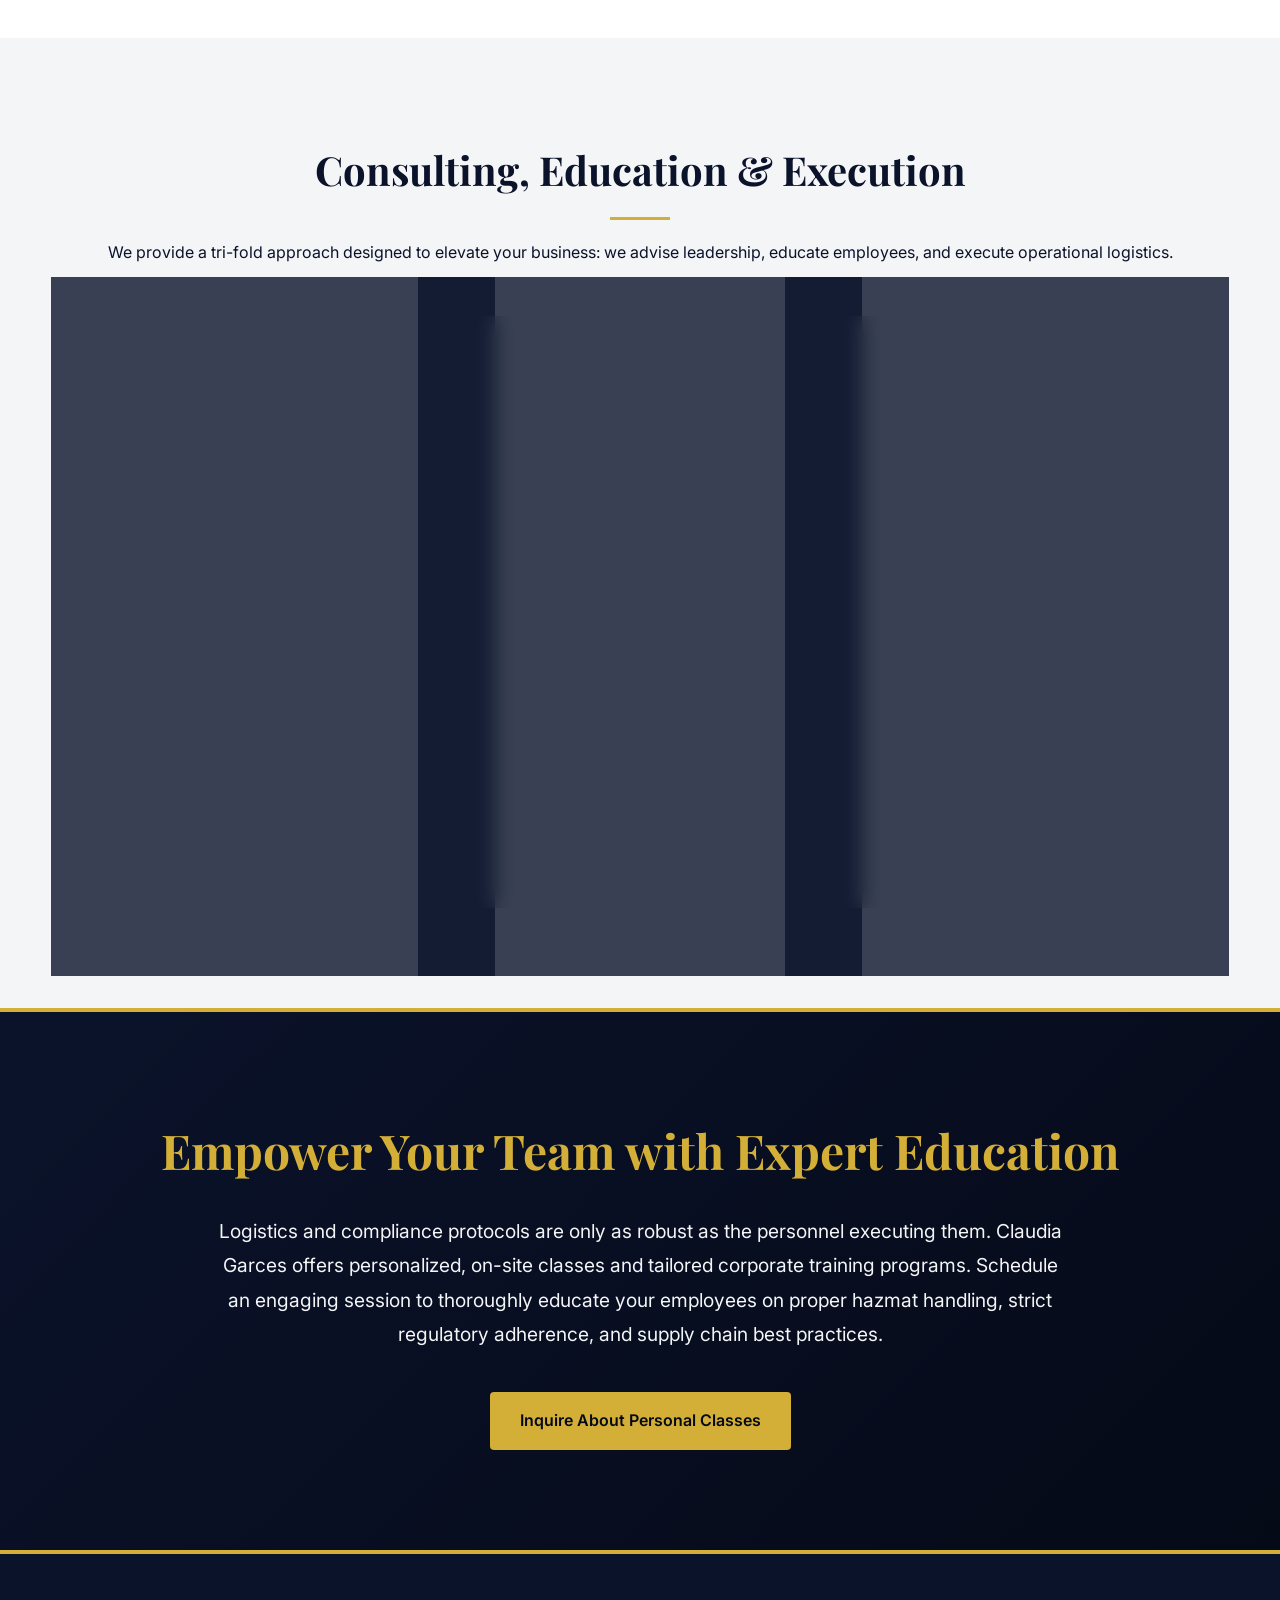
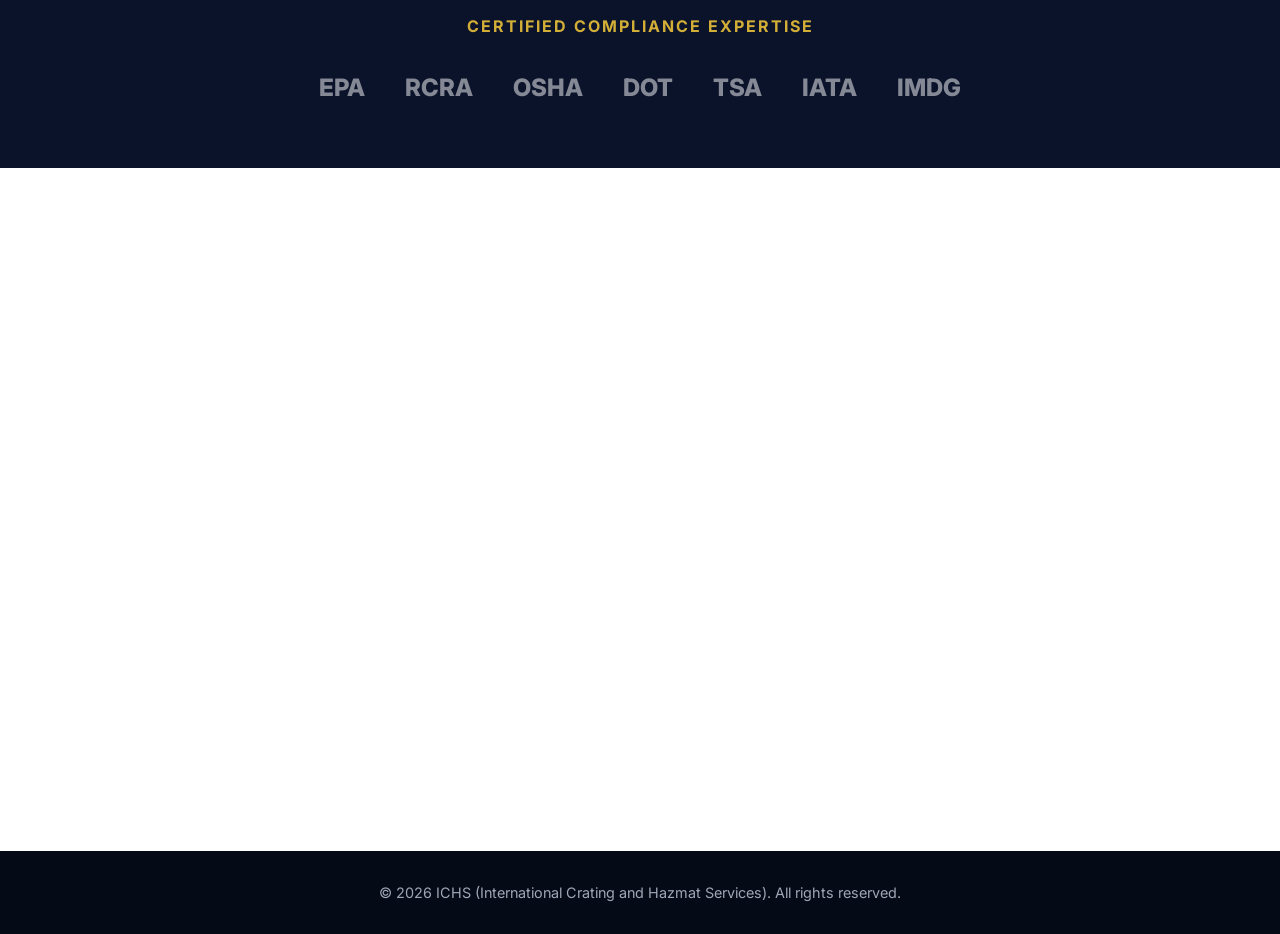
==== commit 9df02bea: "Add files via upload" ====
--- a/index.html
+++ b/index.html
@@ -45,6 +45,7 @@
                 <a href="#education" class="btn btn-secondary">Employee Education</a>
             </div>
         </div>
+        <div class="hero-bottom-text animate-on-scroll fade-up">Precious Metals Logistics</div>
     </header>
 
     <!-- About / Authority Section -->
--- a/css/style.css
+++ b/css/style.css
@@ -205,6 +205,11 @@
     color: var(--color-gold);
 }
 
+.nav-links .btn {
+    padding: 8px 16px;
+    font-size: 0.9rem;
+}
+
 /* Hero Section */
 .hero {
     height: 100vh;
@@ -253,6 +258,29 @@
 .hero-actions {
     display: flex;
     gap: 20px;
+}
+
+.hero-bottom-text {
+    position: absolute;
+    bottom: 50px;
+    left: 0;
+    width: 100%;
+    text-align: center;
+    font-family: var(--font-serif);
+    font-size: 2.5rem;
+    color: var(--color-gold);
+    font-weight: 600;
+    letter-spacing: 4px;
+    text-transform: uppercase;
+    z-index: 2;
+    text-shadow: 0 4px 10px rgba(0, 0, 0, 0.8);
+}
+
+@media (max-width: 768px) {
+    .hero-bottom-text {
+        font-size: 1.5rem;
+        bottom: 30px;
+    }
 }
 
 /* About Section */
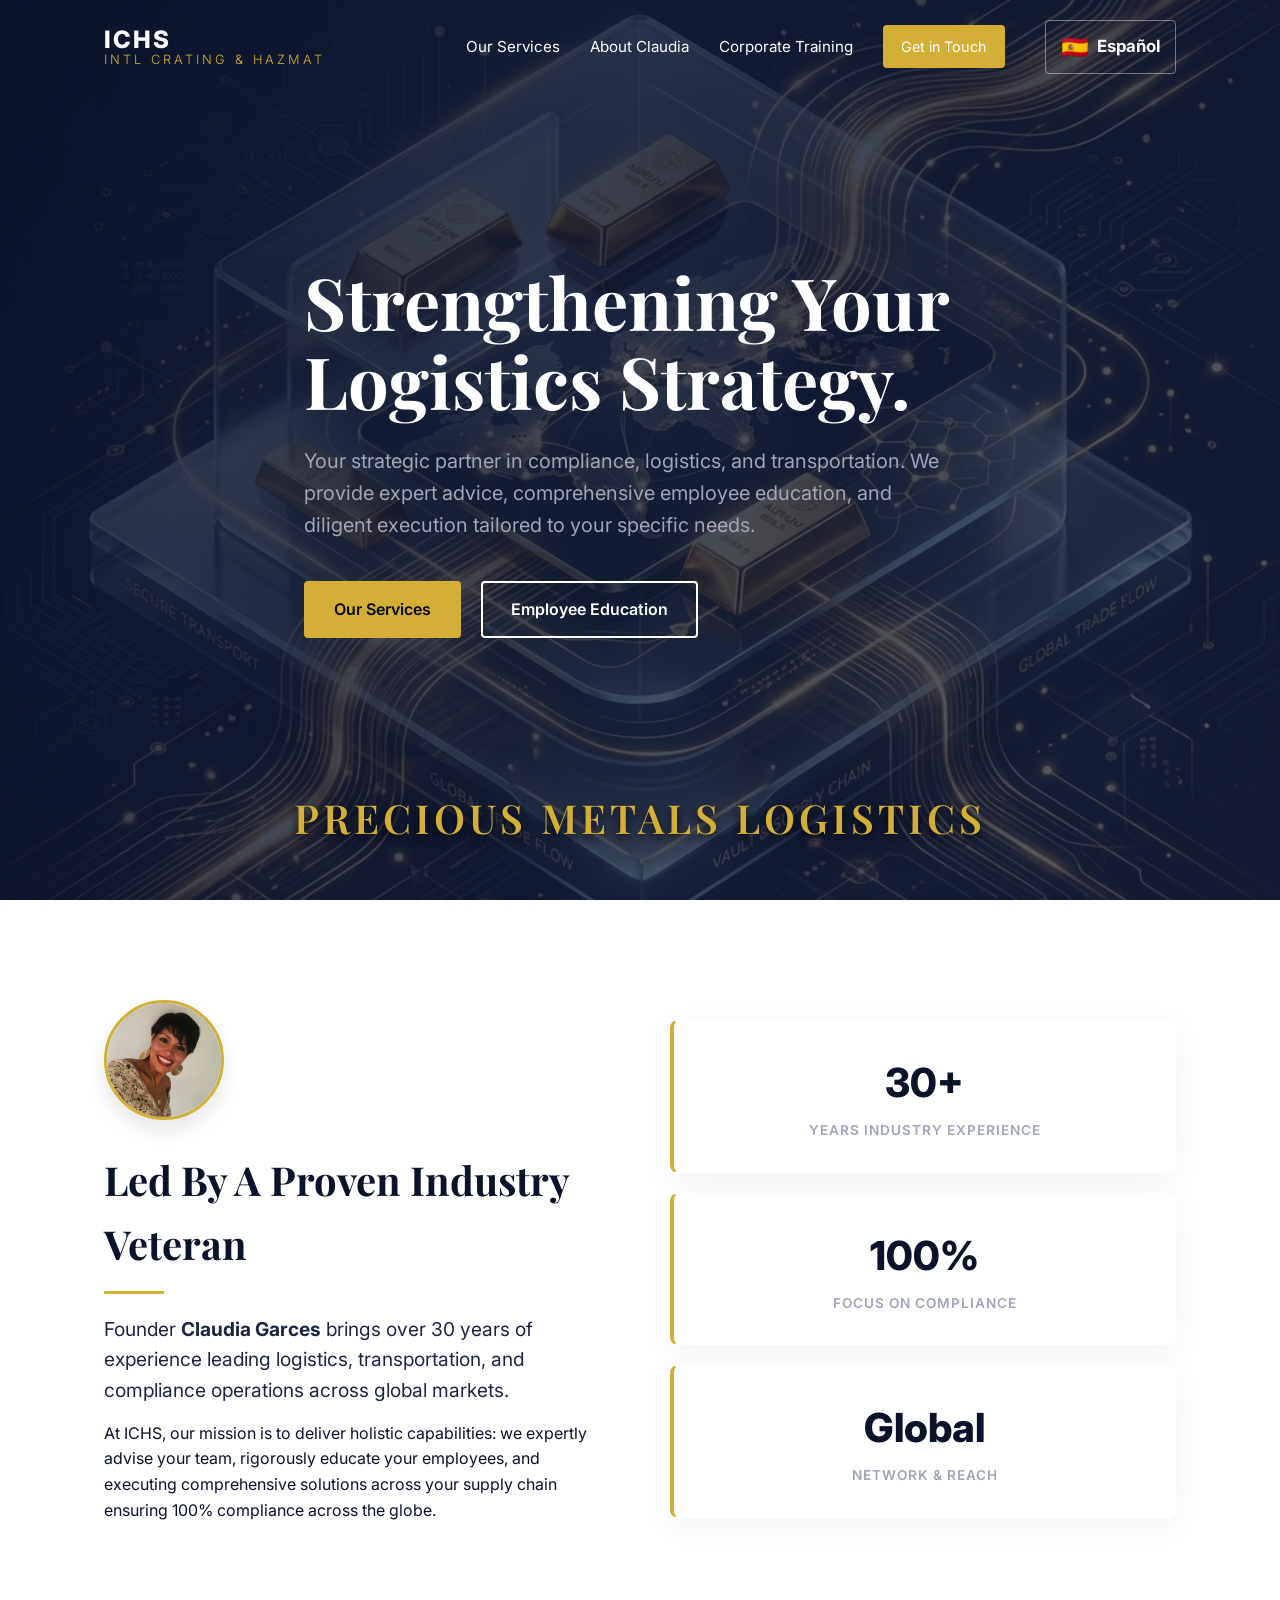
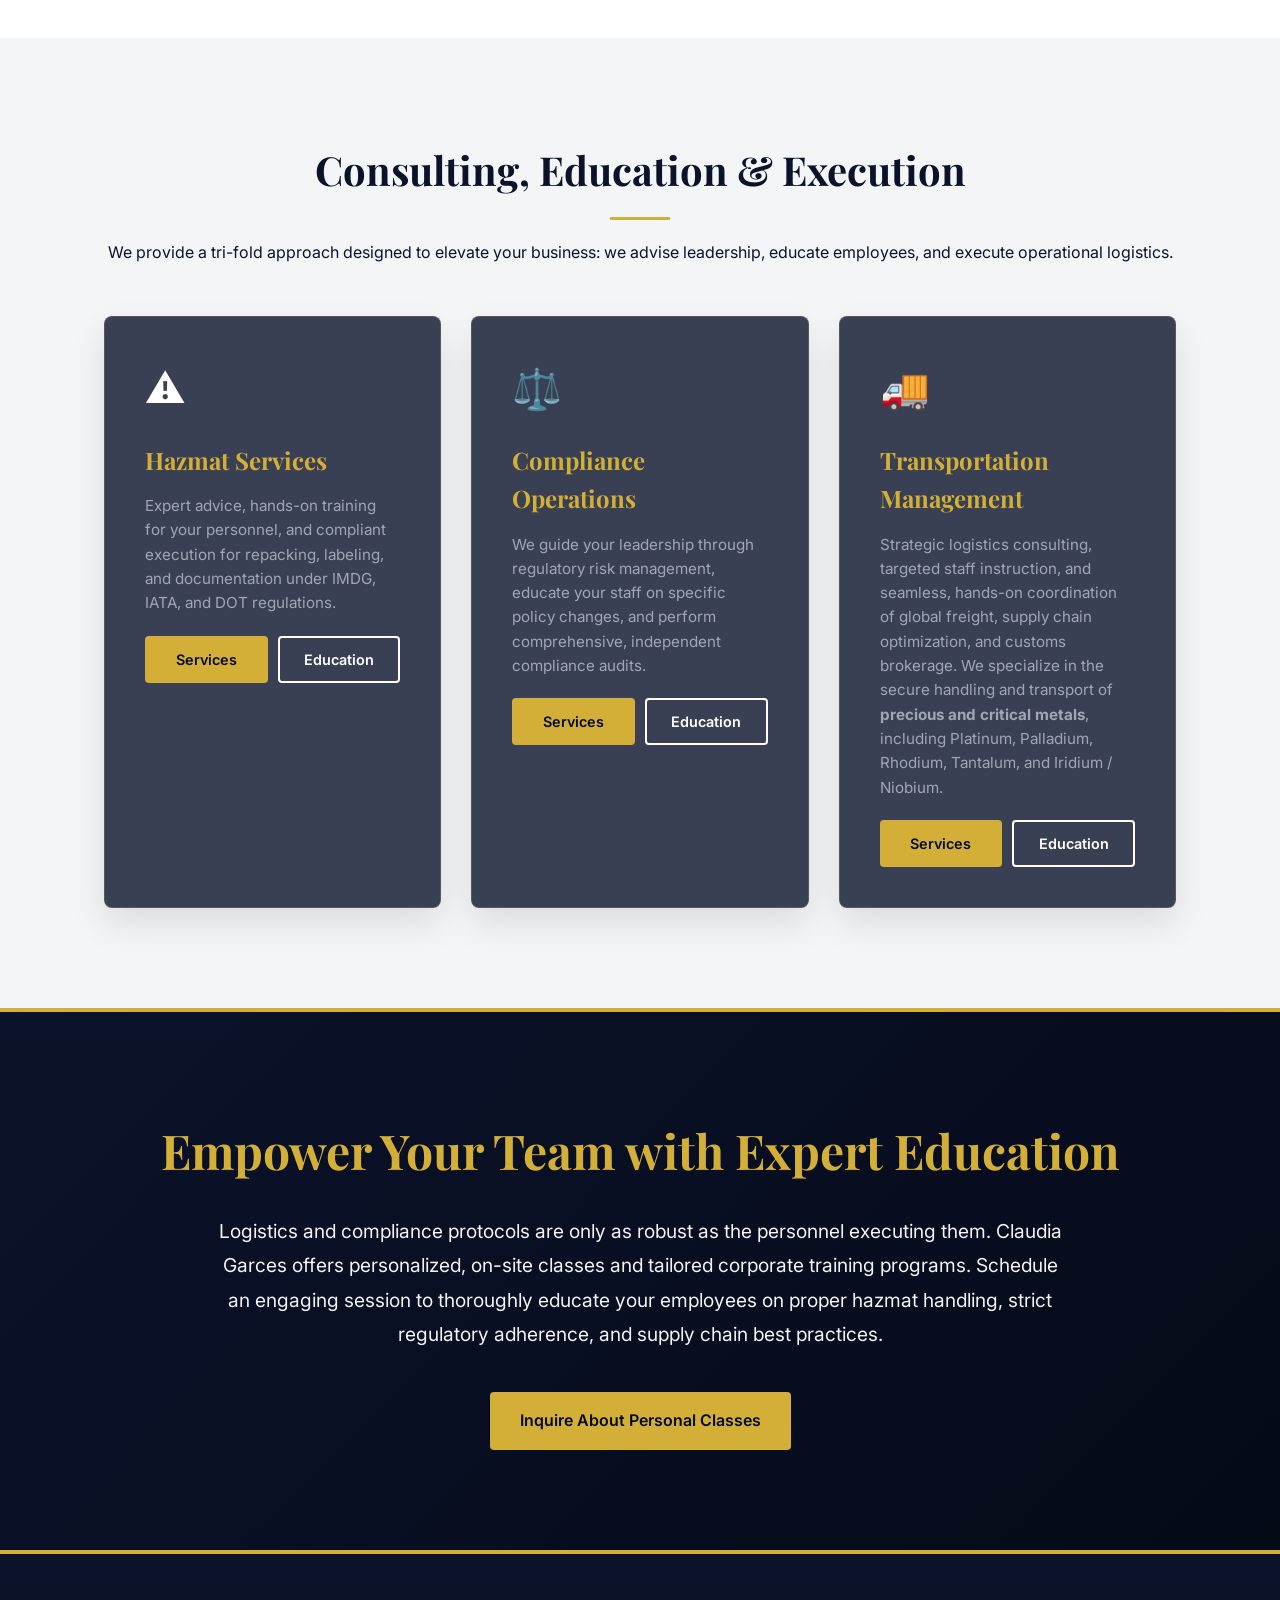
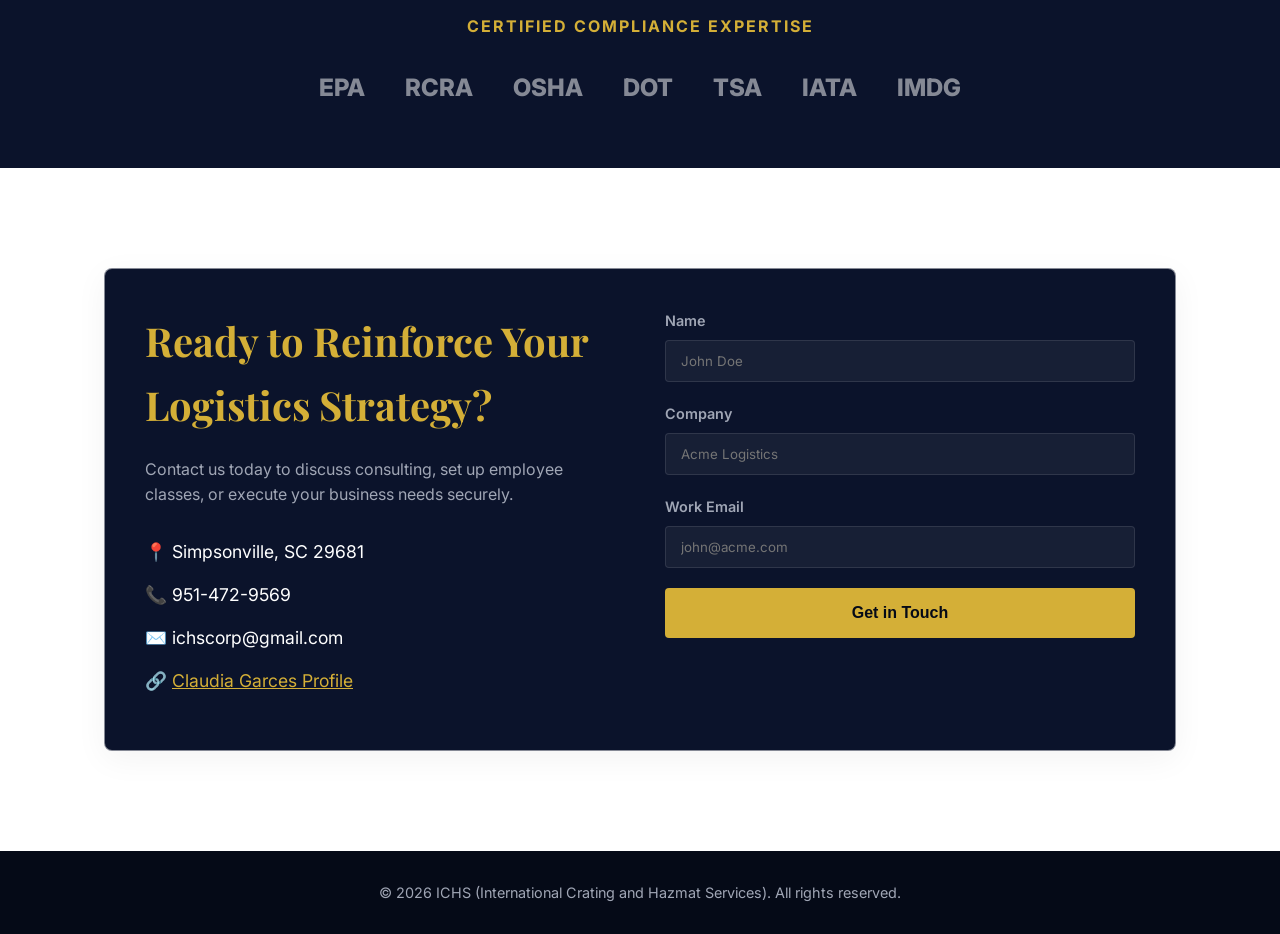
==== commit 05a41d35: "Add files via upload" ====
--- a/index.html
+++ b/index.html
@@ -1,6 +1,15 @@
 <!DOCTYPE html>
 <html lang="en">
 <head>
+    <!-- Google tag (gtag.js) -->
+    <script async src="https://www.googletagmanager.com/gtag/js?id=G-NJ2WW2PJRT"></script>
+    <script>
+      window.dataLayer = window.dataLayer || [];
+      function gtag(){dataLayer.push(arguments);}
+      gtag('js', new Date());
+
+      gtag('config', 'G-NJ2WW2PJRT');
+    </script>
     <meta charset="UTF-8">
     <meta name="viewport" content="width=device-width, initial-scale=1.0">
     <title>ICHS | International Crating & Hazmat Services</title>
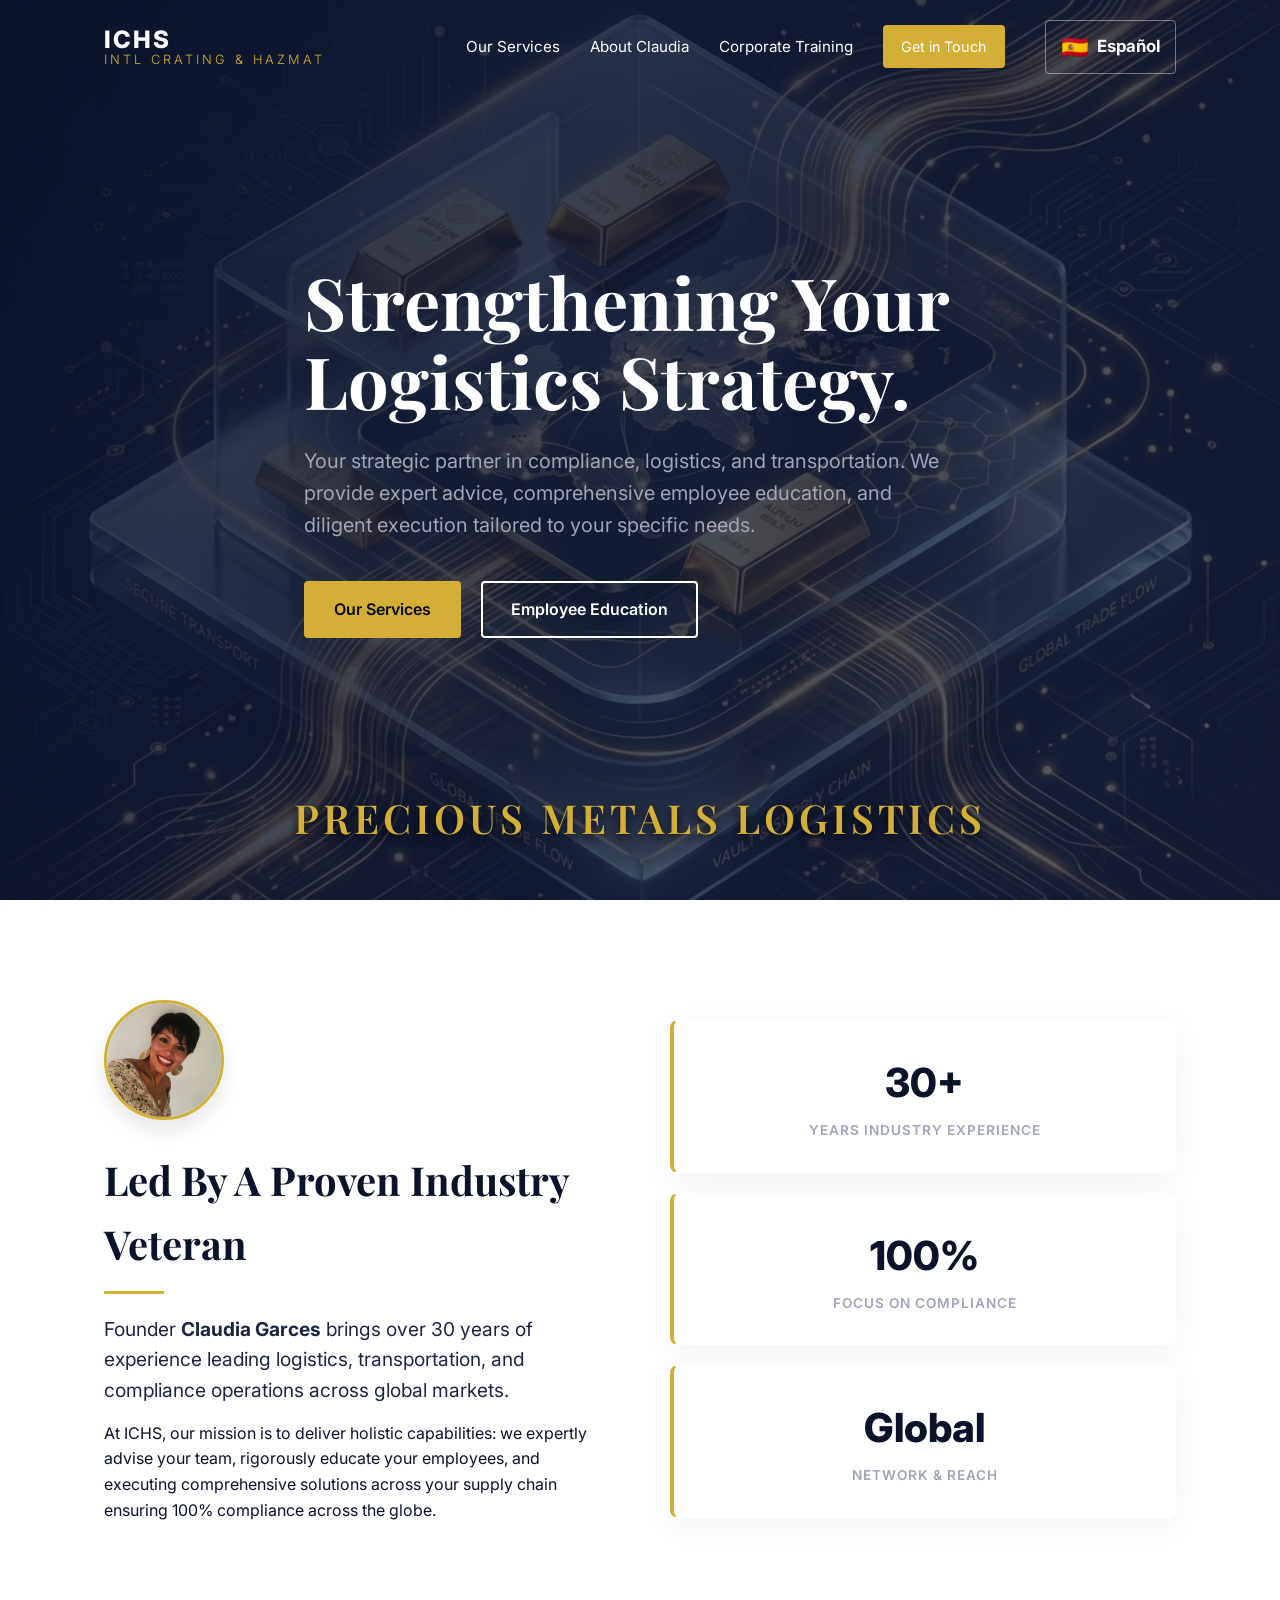
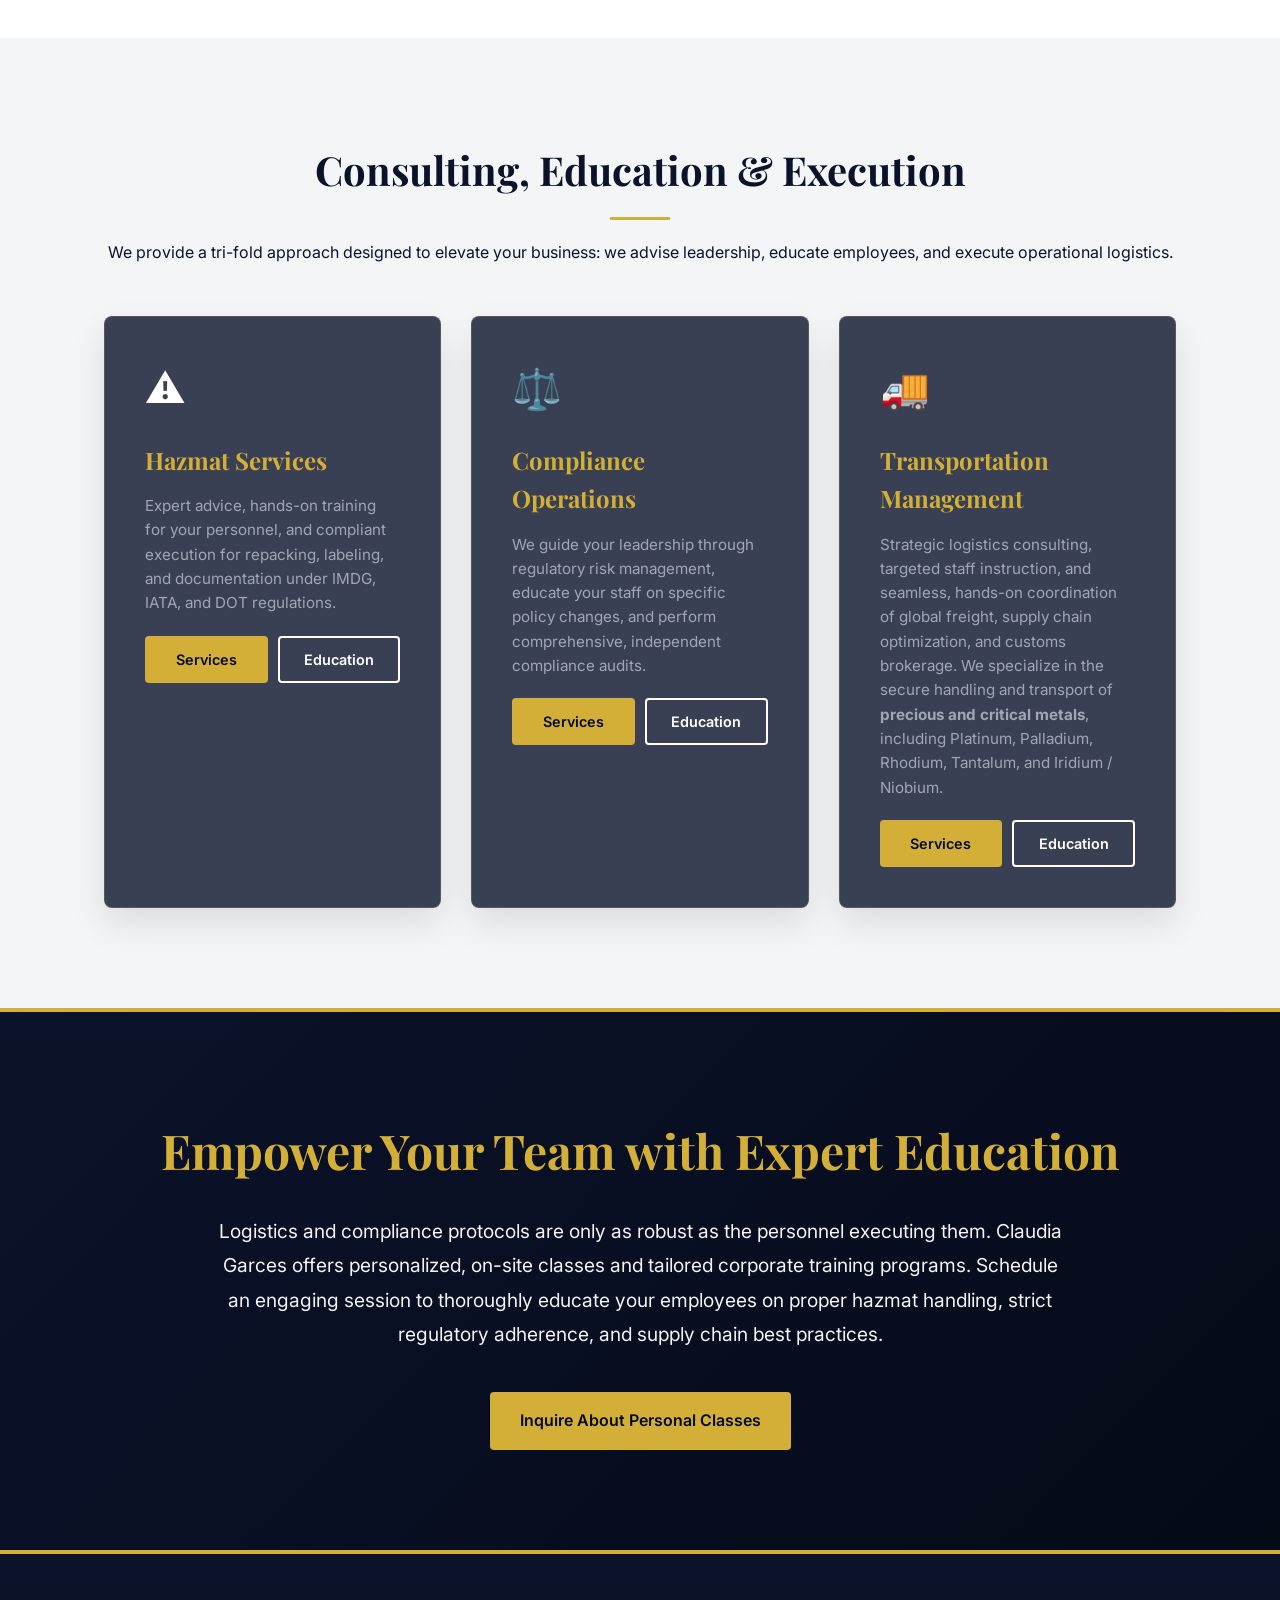
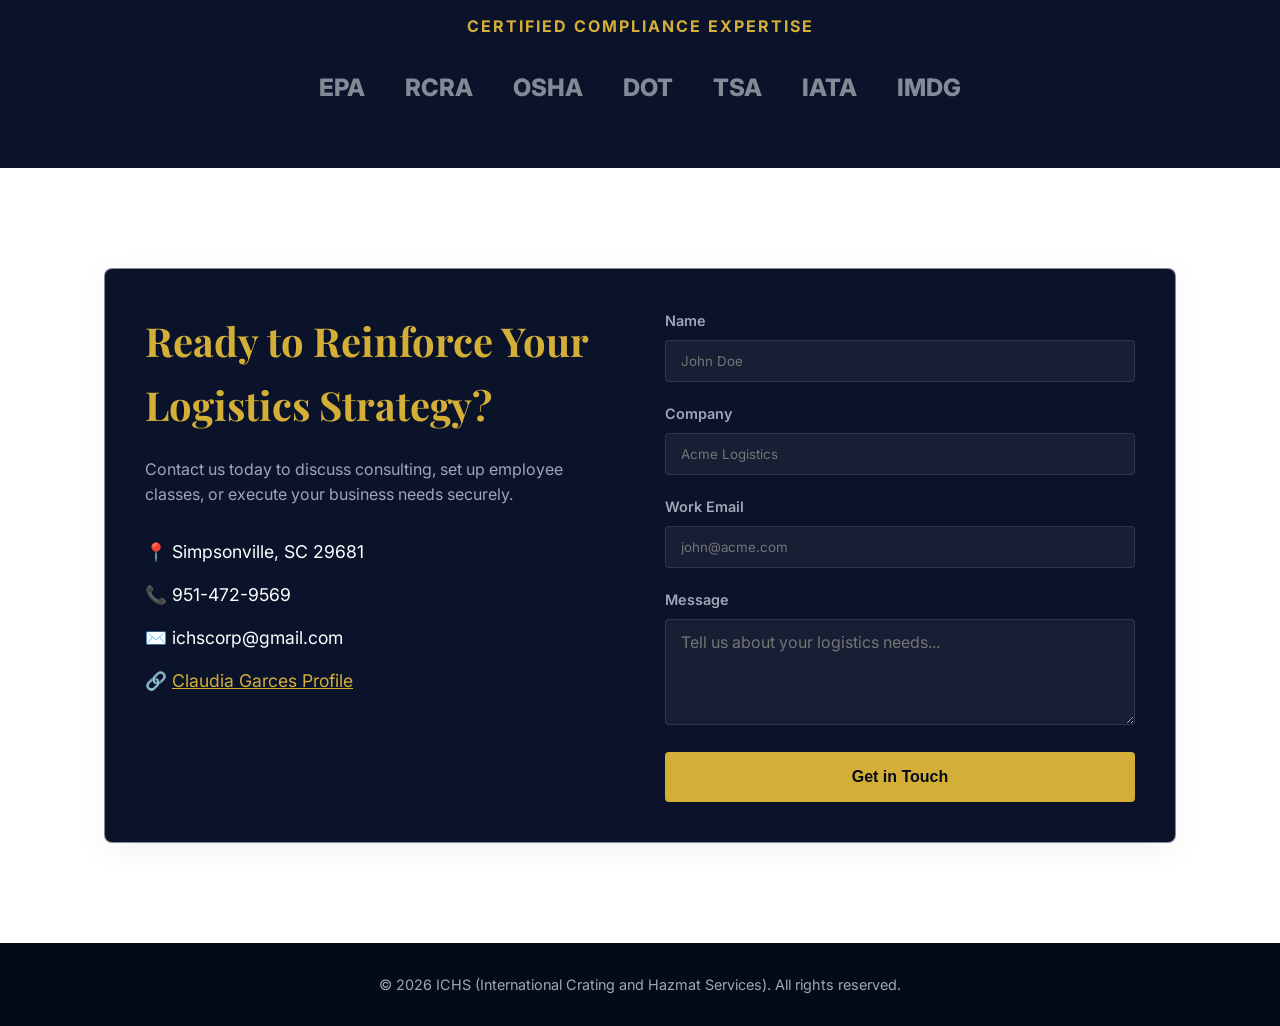
==== commit e960cbb6: "Improve contact form, mobile UX, and SEO - Wire contact form to Formspree (AJAX, no page reload) wit" ====
--- a/index.html
+++ b/index.html
@@ -1,199 +1,217 @@
-<!DOCTYPE html>
-<html lang="en">
-<head>
-    <!-- Google tag (gtag.js) -->
-    <script async src="https://www.googletagmanager.com/gtag/js?id=G-NJ2WW2PJRT"></script>
-    <script>
-      window.dataLayer = window.dataLayer || [];
-      function gtag(){dataLayer.push(arguments);}
-      gtag('js', new Date());
-
-      gtag('config', 'G-NJ2WW2PJRT');
-    </script>
-    <meta charset="UTF-8">
-    <meta name="viewport" content="width=device-width, initial-scale=1.0">
-    <title>ICHS | International Crating & Hazmat Services</title>
-    <meta name="description" content="Your Strategic Partner in Compliance, Logistics, and Transportation. Led by Claudia Garces.">
-    <!-- Google Fonts -->
-    <link rel="preconnect" href="https://fonts.googleapis.com">
-    <link rel="preconnect" href="https://fonts.gstatic.com" crossorigin>
-    <link href="https://fonts.googleapis.com/css2?family=Inter:wght@300;400;600;800&family=Playfair+Display:ital,wght@0,600;1,600&display=swap" rel="stylesheet">
-    <link rel="stylesheet" href="css/style.css">
-</head>
-<body>
-
-    <!-- Navigation -->
-    <nav class="navbar" id="navbar">
-        <div class="container nav-container">
-            <a href="#" class="logo">
-                <span class="logo-bold">ICHS</span>
-                <span class="logo-light">INTL CRATING & HAZMAT</span>
-            </a>
-            <ul class="nav-links">
-                <li><a href="#services">Our Services</a></li>
-                <li><a href="#about">About Claudia</a></li>
-                <li><a href="#education">Corporate Training</a></li>
-                <li><a href="#contact" class="btn btn-primary">Get in Touch</a></li>
-                <li class="lang-toggle" style="margin-left: 10px;">
-                    <a href="index_es.html" title="Ver en Español" style="display: flex; align-items: center; gap: 8px; padding: 8px 15px; border: 1px solid rgba(255,255,255,0.4); border-radius: 4px; font-weight: bold; font-size: 1.05rem;">
-                        <span style="font-size: 1.4rem;">🇪🇸</span> Español
-                    </a>
-                </li>
-            </ul>
-        </div>
-    </nav>
-
-    <!-- Hero Section -->
-    <header class="hero" id="home">
-        <div class="hero-overlay"></div>
-        <div class="container hero-content animate-on-scroll fade-up">
-            <h1>Strengthening Your Logistics Strategy.</h1>
-            <p class="hero-subtitle">Your strategic partner in compliance, logistics, and transportation. We provide expert advice, comprehensive employee education, and diligent execution tailored to your specific needs.</p>
-            <div class="hero-actions">
-                <a href="#services" class="btn btn-primary">Our Services</a>
-                <a href="#education" class="btn btn-secondary">Employee Education</a>
-            </div>
-        </div>
-        <div class="hero-bottom-text animate-on-scroll fade-up">Precious Metals Logistics</div>
-    </header>
-
-    <!-- About / Authority Section -->
-    <section class="section about" id="about">
-        <div class="container">
-            <div class="about-grid">
-                <div class="about-text animate-on-scroll fade-right">
-                    <img src="assets/profile.jpg" alt="Claudia Garces" style="width: 120px; height: 120px; object-fit: cover; border-radius: 50%; border: 3px solid var(--color-gold); margin-bottom: 20px; box-shadow: 0 10px 20px rgba(0,0,0,0.1);">
-                    <h2 class="section-title">Led By A Proven Industry Veteran</h2>
-                    <p class="lead-text">Founder <strong>Claudia Garces</strong> brings over 30 years of experience leading logistics, transportation, and compliance operations across global markets.</p>
-                    <p>At ICHS, our mission is to deliver holistic capabilities: we expertly advise your team, rigorously educate your employees, and executing comprehensive solutions across your supply chain ensuring 100% compliance across the globe.</p>
-                </div>
-                <div class="about-stats animate-on-scroll fade-left">
-                    <div class="stat-card glass-card">
-                        <h3>30+</h3>
-                        <p>Years Industry Experience</p>
-                    </div>
-                    <div class="stat-card glass-card">
-                        <h3>100%</h3>
-                        <p>Focus on Compliance</p>
-                    </div>
-                    <div class="stat-card glass-card">
-                        <h3>Global</h3>
-                        <p>Network & Reach</p>
-                    </div>
-                </div>
-            </div>
-        </div>
-    </section>
-
-    <!-- Services Section -->
-    <section class="section services bg-light" id="services">
-        <div class="container">
-            <div class="section-header center animate-on-scroll fade-up">
-                <h2 class="section-title">Consulting, Education & Execution</h2>
-                <p>We provide a tri-fold approach designed to elevate your business: we advise leadership, educate employees, and execute operational logistics.</p>
-            </div>
-            
-            <div class="services-grid">
-                <!-- Service 1 -->
-                <div class="service-card glass-card dark animate-on-scroll fade-up" style="transition-delay: 100ms;">
-                    <div class="service-icon">⚠️</div>
-                    <h3>Hazmat Services</h3>
-                    <p>Expert advice, hands-on training for your personnel, and compliant execution for repacking, labeling, and documentation under IMDG, IATA, and DOT regulations.</p>
-                    <div style="margin-top: 20px; display: flex; gap: 10px;">
-                        <a href="#contact" class="btn btn-primary" style="flex: 1; padding: 10px; font-size: 0.9rem; text-align: center;">Services</a>
-                        <a href="#education" class="btn btn-secondary" style="flex: 1; padding: 10px; font-size: 0.9rem; text-align: center;">Education</a>
-                    </div>
-                </div>
-                <!-- Service 2 -->
-                <div class="service-card glass-card dark animate-on-scroll fade-up" style="transition-delay: 200ms;">
-                    <div class="service-icon">⚖️</div>
-                    <h3>Compliance Operations</h3>
-                    <p>We guide your leadership through regulatory risk management, educate your staff on specific policy changes, and perform comprehensive, independent compliance audits.</p>
-                    <div style="margin-top: 20px; display: flex; gap: 10px;">
-                        <a href="#contact" class="btn btn-primary" style="flex: 1; padding: 10px; font-size: 0.9rem; text-align: center;">Services</a>
-                        <a href="#education" class="btn btn-secondary" style="flex: 1; padding: 10px; font-size: 0.9rem; text-align: center;">Education</a>
-                    </div>
-                </div>
-                <!-- Service 3 -->
-                <div class="service-card glass-card dark animate-on-scroll fade-up" style="transition-delay: 300ms;">
-                    <div class="service-icon">🚚</div>
-                    <h3>Transportation Management</h3>
-                    <p>Strategic logistics consulting, targeted staff instruction, and seamless, hands-on coordination of global freight, supply chain optimization, and customs brokerage. We specialize in the secure handling and transport of <strong>precious and critical metals</strong>, including Platinum, Palladium, Rhodium, Tantalum, and Iridium / Niobium.</p>
-                    <div style="margin-top: 20px; display: flex; gap: 10px;">
-                        <a href="#contact" class="btn btn-primary" style="flex: 1; padding: 10px; font-size: 0.9rem; text-align: center;">Services</a>
-                        <a href="#education" class="btn btn-secondary" style="flex: 1; padding: 10px; font-size: 0.9rem; text-align: center;">Education</a>
-                    </div>
-                </div>
-            </div>
-        </div>
-    </section>
-
-    <!-- Corporate Training Banner -->
-    <section class="section training-banner" id="education">
-        <div class="container training-content animate-on-scroll fade-in">
-            <h2>Empower Your Team with Expert Education</h2>
-            <p>Logistics and compliance protocols are only as robust as the personnel executing them. Claudia Garces offers personalized, on-site classes and tailored corporate training programs. Schedule an engaging session to thoroughly educate your employees on proper hazmat handling, strict regulatory adherence, and supply chain best practices.</p>
-            <a href="#contact" class="btn btn-primary">Inquire About Personal Classes</a>
-        </div>
-    </section>
-
-    <!-- Certifications Banner -->
-    <section class="certifications section" id="compliance">
-        <div class="container animate-on-scroll fade-in">
-            <h4 class="cert-title">Certified Compliance Expertise</h4>
-            <div class="cert-logos">
-                <a href="https://www.epa.gov/" target="_blank" rel="noopener noreferrer">EPA</a>
-                <a href="https://www.epa.gov/rcra" target="_blank" rel="noopener noreferrer">RCRA</a>
-                <a href="https://www.osha.gov/" target="_blank" rel="noopener noreferrer">OSHA</a>
-                <a href="https://www.transportation.gov/" target="_blank" rel="noopener noreferrer">DOT</a>
-                <a href="https://www.tsa.gov/" target="_blank" rel="noopener noreferrer">TSA</a>
-                <a href="https://www.iata.org/" target="_blank" rel="noopener noreferrer">IATA</a>
-                <a href="https://www.imo.org/" target="_blank" rel="noopener noreferrer">IMDG</a>
-            </div>
-        </div>
-    </section>
-
-    <!-- Contact Form Section -->
-    <section class="section contact" id="contact">
-        <div class="container">
-            <div class="contact-wrapper glass-card animate-on-scroll fade-up">
-                <div class="contact-info">
-                    <h2>Ready to Reinforce Your Logistics Strategy?</h2>
-                    <p>Contact us today to discuss consulting, set up employee classes, or execute your business needs securely.</p>
-                    <ul class="contact-details">
-                        <li>📍 Simpsonville, SC 29681</li>
-                        <li>📞 951-472-9569</li>
-                        <li>✉️ ichscorp@gmail.com</li>
-                        <li>🔗 <a href="https://www.linkedin.com/in/claudia-garces/" target="_blank" style="color:var(--color-gold);">Claudia Garces Profile</a></li>
-                    </ul>
-                </div>
-                <div class="contact-form">
-                    <form onsubmit="event.preventDefault(); alert('This is a prototype. Form submission will be connected to your email backend later.');">
-                        <div class="form-group">
-                            <label for="name">Name</label>
-                            <input type="text" id="name" placeholder="John Doe" required>
-                        </div>
-                        <div class="form-group">
-                            <label for="company">Company</label>
-                            <input type="text" id="company" placeholder="Acme Logistics" required>
-                        </div>
-                        <div class="form-group">
-                            <label for="email">Work Email</label>
-                            <input type="email" id="email" placeholder="john@acme.com" required>
-                        </div>
-                        <button type="submit" class="btn btn-primary full-width">Get in Touch</button>
-                    </form>
-                </div>
-            </div>
-        </div>
-    </section>
-
-    <footer class="footer">
-        <div class="container">
-            <p>&copy; <span id="year"></span> ICHS (International Crating and Hazmat Services). All rights reserved.</p>
-        </div>
-    </footer>
-
-    <script src="js/main.js"></script>
-</body>
-</html>
+<!DOCTYPE html>
+<html lang="en">
+<head>
+    <!-- Google tag (gtag.js) -->
+    <script async src="https://www.googletagmanager.com/gtag/js?id=G-NJ2WW2PJRT"></script>
+    <script>
+      window.dataLayer = window.dataLayer || [];
+      function gtag(){dataLayer.push(arguments);}
+      gtag('js', new Date());
+
+      gtag('config', 'G-NJ2WW2PJRT');
+    </script>
+    <meta charset="UTF-8">
+    <meta name="viewport" content="width=device-width, initial-scale=1.0">
+    <title>ICHS | International Crating & Hazmat Services — Simpsonville, SC</title>
+    <meta name="description" content="Expert hazmat compliance, logistics consulting, and transportation services led by Claudia Garces — 30+ years of experience. IMDG, IATA, DOT certified. Serving global clients from Simpsonville, SC.">
+    <meta name="keywords" content="hazmat services, compliance consulting, logistics, IMDG, IATA, DOT, OSHA, precious metals transport, crating services, Simpsonville SC">
+    <meta name="author" content="Claudia Garces, ICHS">
+    <meta property="og:title" content="ICHS | International Crating & Hazmat Services">
+    <meta property="og:description" content="Expert hazmat compliance, logistics consulting, and transportation services led by Claudia Garces — 30+ years of experience.">
+    <meta property="og:url" content="https://www.ichscorp.com">
+    <meta property="og:type" content="website">
+    <link rel="canonical" href="https://www.ichscorp.com">
+    <link rel="alternate" hreflang="en" href="https://www.ichscorp.com/">
+    <link rel="alternate" hreflang="es" href="https://www.ichscorp.com/index_es.html">
+    <link rel="alternate" hreflang="x-default" href="https://www.ichscorp.com/">
+    <!-- Google Fonts -->
+    <link rel="preconnect" href="https://fonts.googleapis.com">
+    <link rel="preconnect" href="https://fonts.gstatic.com" crossorigin>
+    <link href="https://fonts.googleapis.com/css2?family=Inter:wght@300;400;600;800&family=Playfair+Display:ital,wght@0,600;1,600&display=swap" rel="stylesheet">
+    <link rel="stylesheet" href="css/style.css">
+</head>
+<body>
+
+    <!-- Navigation -->
+    <nav class="navbar" id="navbar">
+        <div class="container nav-container">
+            <a href="#" class="logo">
+                <span class="logo-bold">ICHS</span>
+                <span class="logo-light">INTL CRATING & HAZMAT</span>
+            </a>
+            <button class="hamburger" id="hamburger" aria-label="Toggle navigation" aria-expanded="false">
+                <span></span><span></span><span></span>
+            </button>
+            <ul class="nav-links" id="nav-links">
+                <li><a href="#services">Our Services</a></li>
+                <li><a href="#about">About Claudia</a></li>
+                <li><a href="#education">Corporate Training</a></li>
+                <li><a href="#contact" class="btn btn-primary">Get in Touch</a></li>
+                <li class="lang-toggle" style="margin-left: 10px;">
+                    <a href="index_es.html" title="Ver en Español" style="display: flex; align-items: center; gap: 8px; padding: 8px 15px; border: 1px solid rgba(255,255,255,0.4); border-radius: 4px; font-weight: bold; font-size: 1.05rem;">
+                        <span style="font-size: 1.4rem;">🇪🇸</span> Español
+                    </a>
+                </li>
+            </ul>
+        </div>
+    </nav>
+
+    <!-- Hero Section -->
+    <header class="hero" id="home">
+        <div class="hero-overlay"></div>
+        <div class="container hero-content animate-on-scroll fade-up">
+            <h1>Strengthening Your Logistics Strategy.</h1>
+            <p class="hero-subtitle">Your strategic partner in compliance, logistics, and transportation. We provide expert advice, comprehensive employee education, and diligent execution tailored to your specific needs.</p>
+            <div class="hero-actions">
+                <a href="#services" class="btn btn-primary">Our Services</a>
+                <a href="#education" class="btn btn-secondary">Employee Education</a>
+            </div>
+        </div>
+        <div class="hero-bottom-text animate-on-scroll fade-up">Precious Metals Logistics</div>
+    </header>
+
+    <!-- About / Authority Section -->
+    <section class="section about" id="about">
+        <div class="container">
+            <div class="about-grid">
+                <div class="about-text animate-on-scroll fade-right">
+                    <img src="assets/profile.jpg" alt="Claudia Garces" style="width: 120px; height: 120px; object-fit: cover; border-radius: 50%; border: 3px solid var(--color-gold); margin-bottom: 20px; box-shadow: 0 10px 20px rgba(0,0,0,0.1);">
+                    <h2 class="section-title">Led By A Proven Industry Veteran</h2>
+                    <p class="lead-text">Founder <strong>Claudia Garces</strong> brings over 30 years of experience leading logistics, transportation, and compliance operations across global markets.</p>
+                    <p>At ICHS, our mission is to deliver holistic capabilities: we expertly advise your team, rigorously educate your employees, and executing comprehensive solutions across your supply chain ensuring 100% compliance across the globe.</p>
+                </div>
+                <div class="about-stats animate-on-scroll fade-left">
+                    <div class="stat-card glass-card">
+                        <h3>30+</h3>
+                        <p>Years Industry Experience</p>
+                    </div>
+                    <div class="stat-card glass-card">
+                        <h3>100%</h3>
+                        <p>Focus on Compliance</p>
+                    </div>
+                    <div class="stat-card glass-card">
+                        <h3>Global</h3>
+                        <p>Network & Reach</p>
+                    </div>
+                </div>
+            </div>
+        </div>
+    </section>
+
+    <!-- Services Section -->
+    <section class="section services bg-light" id="services">
+        <div class="container">
+            <div class="section-header center animate-on-scroll fade-up">
+                <h2 class="section-title">Consulting, Education & Execution</h2>
+                <p>We provide a tri-fold approach designed to elevate your business: we advise leadership, educate employees, and execute operational logistics.</p>
+            </div>
+            
+            <div class="services-grid">
+                <!-- Service 1 -->
+                <div class="service-card glass-card dark animate-on-scroll fade-up" style="transition-delay: 100ms;">
+                    <div class="service-icon">⚠️</div>
+                    <h3>Hazmat Services</h3>
+                    <p>Expert advice, hands-on training for your personnel, and compliant execution for repacking, labeling, and documentation under IMDG, IATA, and DOT regulations.</p>
+                    <div style="margin-top: 20px; display: flex; gap: 10px;">
+                        <a href="#contact" class="btn btn-primary" style="flex: 1; padding: 10px; font-size: 0.9rem; text-align: center;">Services</a>
+                        <a href="#education" class="btn btn-secondary" style="flex: 1; padding: 10px; font-size: 0.9rem; text-align: center;">Education</a>
+                    </div>
+                </div>
+                <!-- Service 2 -->
+                <div class="service-card glass-card dark animate-on-scroll fade-up" style="transition-delay: 200ms;">
+                    <div class="service-icon">⚖️</div>
+                    <h3>Compliance Operations</h3>
+                    <p>We guide your leadership through regulatory risk management, educate your staff on specific policy changes, and perform comprehensive, independent compliance audits.</p>
+                    <div style="margin-top: 20px; display: flex; gap: 10px;">
+                        <a href="#contact" class="btn btn-primary" style="flex: 1; padding: 10px; font-size: 0.9rem; text-align: center;">Services</a>
+                        <a href="#education" class="btn btn-secondary" style="flex: 1; padding: 10px; font-size: 0.9rem; text-align: center;">Education</a>
+                    </div>
+                </div>
+                <!-- Service 3 -->
+                <div class="service-card glass-card dark animate-on-scroll fade-up" style="transition-delay: 300ms;">
+                    <div class="service-icon">🚚</div>
+                    <h3>Transportation Management</h3>
+                    <p>Strategic logistics consulting, targeted staff instruction, and seamless, hands-on coordination of global freight, supply chain optimization, and customs brokerage. We specialize in the secure handling and transport of <strong>precious and critical metals</strong>, including Platinum, Palladium, Rhodium, Tantalum, and Iridium / Niobium.</p>
+                    <div style="margin-top: 20px; display: flex; gap: 10px;">
+                        <a href="#contact" class="btn btn-primary" style="flex: 1; padding: 10px; font-size: 0.9rem; text-align: center;">Services</a>
+                        <a href="#education" class="btn btn-secondary" style="flex: 1; padding: 10px; font-size: 0.9rem; text-align: center;">Education</a>
+                    </div>
+                </div>
+            </div>
+        </div>
+    </section>
+
+    <!-- Corporate Training Banner -->
+    <section class="section training-banner" id="education">
+        <div class="container training-content animate-on-scroll fade-in">
+            <h2>Empower Your Team with Expert Education</h2>
+            <p>Logistics and compliance protocols are only as robust as the personnel executing them. Claudia Garces offers personalized, on-site classes and tailored corporate training programs. Schedule an engaging session to thoroughly educate your employees on proper hazmat handling, strict regulatory adherence, and supply chain best practices.</p>
+            <a href="#contact" class="btn btn-primary">Inquire About Personal Classes</a>
+        </div>
+    </section>
+
+    <!-- Certifications Banner -->
+    <section class="certifications section" id="compliance">
+        <div class="container animate-on-scroll fade-in">
+            <h4 class="cert-title">Certified Compliance Expertise</h4>
+            <div class="cert-logos">
+                <a href="https://www.epa.gov/" target="_blank" rel="noopener noreferrer">EPA</a>
+                <a href="https://www.epa.gov/rcra" target="_blank" rel="noopener noreferrer">RCRA</a>
+                <a href="https://www.osha.gov/" target="_blank" rel="noopener noreferrer">OSHA</a>
+                <a href="https://www.transportation.gov/" target="_blank" rel="noopener noreferrer">DOT</a>
+                <a href="https://www.tsa.gov/" target="_blank" rel="noopener noreferrer">TSA</a>
+                <a href="https://www.iata.org/" target="_blank" rel="noopener noreferrer">IATA</a>
+                <a href="https://www.imo.org/" target="_blank" rel="noopener noreferrer">IMDG</a>
+            </div>
+        </div>
+    </section>
+
+    <!-- Contact Form Section -->
+    <section class="section contact" id="contact">
+        <div class="container">
+            <div class="contact-wrapper glass-card animate-on-scroll fade-up">
+                <div class="contact-info">
+                    <h2>Ready to Reinforce Your Logistics Strategy?</h2>
+                    <p>Contact us today to discuss consulting, set up employee classes, or execute your business needs securely.</p>
+                    <ul class="contact-details">
+                        <li>📍 Simpsonville, SC 29681</li>
+                        <li>📞 951-472-9569</li>
+                        <li>✉️ ichscorp@gmail.com</li>
+                        <li>🔗 <a href="https://www.linkedin.com/in/claudia-garces/" target="_blank" style="color:var(--color-gold);">Claudia Garces Profile</a></li>
+                    </ul>
+                </div>
+                <div class="contact-form">
+                    <form id="contact-form" action="https://formspree.io/f/xpwzgkpb" method="POST">
+                        <div class="form-group">
+                            <label for="name">Name</label>
+                            <input type="text" id="name" name="name" placeholder="John Doe" required>
+                        </div>
+                        <div class="form-group">
+                            <label for="company">Company</label>
+                            <input type="text" id="company" name="company" placeholder="Acme Logistics" required>
+                        </div>
+                        <div class="form-group">
+                            <label for="email">Work Email</label>
+                            <input type="email" id="email" name="email" placeholder="john@acme.com" required>
+                        </div>
+                        <div class="form-group">
+                            <label for="message">Message</label>
+                            <textarea id="message" name="message" placeholder="Tell us about your logistics needs..." rows="4" required></textarea>
+                        </div>
+                        <div id="form-status" style="display:none; margin-bottom: 15px; padding: 12px; border-radius: 4px; font-weight: 600;"></div>
+                        <button type="submit" class="btn btn-primary full-width">Get in Touch</button>
+                    </form>
+                </div>
+            </div>
+        </div>
+    </section>
+
+    <footer class="footer">
+        <div class="container">
+            <p>&copy; <span id="year"></span> ICHS (International Crating and Hazmat Services). All rights reserved.</p>
+        </div>
+    </footer>
+
+    <script src="js/main.js"></script>
+</body>
+</html>
--- a/css/style.css
+++ b/css/style.css
@@ -1,525 +1,660 @@
-:root {
-    /* Color Palette */
-    --color-navy: #0B132B;
-    --color-navy-light: #1C2541;
-    --color-navy-dark: #050a17;
-    --color-gold: #D4AF37;
-    --color-gold-hover: #F2C94C;
-    --color-white: #FFFFFF;
-    --color-gray-light: #f4f5f7;
-    --color-gray-text: #a0a6b5;
-    
-    /* Typography */
-    --font-sans: 'Inter', sans-serif;
-    --font-serif: 'Playfair Display', serif;
-    
-    /* Spacing & Layout */
-    --container-width: 1200px;
-    --transition: all 0.3s cubic-bezier(0.25, 0.8, 0.25, 1);
-}
-
-* {
-    margin: 0;
-    padding: 0;
-    box-sizing: border-box;
-}
-
-html {
-    scroll-behavior: smooth;
-}
-
-body {
-    font-family: var(--font-sans);
-    color: var(--color-navy);
-    background-color: var(--color-white);
-    line-height: 1.6;
-    overflow-x: hidden;
-}
-
-/* Utilities */
-.container {
-    max-width: var(--container-width);
-    margin: 0 auto;
-    padding: 0 5%;
-}
-
-.section {
-    padding: 100px 0;
-}
-
-.bg-light {
-    background-color: var(--color-gray-light);
-}
-
-.center {
-    text-align: center;
-}
-
-.section-title {
-    font-family: var(--font-serif);
-    font-size: 2.5rem;
-    color: var(--color-navy);
-    margin-bottom: 20px;
-    position: relative;
-}
-
-.section-title::after {
-    content: '';
-    display: block;
-    width: 60px;
-    height: 3px;
-    background-color: var(--color-gold);
-    margin: 15px auto 0;
-}
-
-.about .section-title::after {
-    margin: 15px 0 0;
-}
-
-/* Buttons */
-.btn {
-    display: inline-block;
-    padding: 14px 28px;
-    font-weight: 600;
-    text-decoration: none;
-    border-radius: 4px;
-    transition: var(--transition);
-    cursor: pointer;
-    font-size: 1rem;
-    border: 2px solid transparent;
-}
-
-.btn-primary {
-    background-color: var(--color-gold);
-    color: var(--color-navy-dark);
-}
-
-.btn-primary:hover {
-    background-color: var(--color-gold-hover);
-    transform: translateY(-2px);
-    box-shadow: 0 10px 20px rgba(212, 175, 55, 0.3);
-}
-
-.btn-secondary {
-    background-color: transparent;
-    color: var(--color-white);
-    border-color: var(--color-white);
-}
-
-.btn-secondary:hover {
-    background-color: var(--color-white);
-    color: var(--color-navy);
-    transform: translateY(-2px);
-}
-
-.full-width {
-    width: 100%;
-}
-
-/* Glassmorphism */
-.glass-card {
-    background: rgba(255, 255, 255, 0.7);
-    backdrop-filter: blur(10px);
-    -webkit-backdrop-filter: blur(10px);
-    border: 1px solid rgba(255, 255, 255, 0.5);
-    border-radius: 8px;
-    padding: 40px;
-    box-shadow: 0 8px 32px rgba(0, 0, 0, 0.05);
-}
-
-.glass-card.dark {
-    background: rgba(11, 19, 43, 0.8);
-    border: 1px solid rgba(212, 175, 55, 0.2);
-    color: var(--color-white);
-    box-shadow: 0 15px 35px rgba(0, 0, 0, 0.1);
-}
-
-.glass-card.dark:hover {
-    transform: translateY(-5px);
-    border-color: var(--color-gold);
-    box-shadow: 0 15px 35px rgba(212, 175, 55, 0.15);
-    transition: var(--transition);
-}
-
-/* Navigation */
-.navbar {
-    position: fixed;
-    top: 0;
-    left: 0;
-    width: 100%;
-    padding: 20px 0;
-    z-index: 1000;
-    transition: var(--transition);
-}
-
-.navbar.scrolled {
-    background: rgba(11, 19, 43, 0.95);
-    backdrop-filter: blur(15px);
-    padding: 15px 0;
-    box-shadow: 0 4px 20px rgba(0, 0, 0, 0.1);
-}
-
-.nav-container {
-    display: flex;
-    justify-content: space-between;
-    align-items: center;
-}
-
-.logo {
-    text-decoration: none;
-    font-size: 1.5rem;
-    display: flex;
-    flex-direction: column;
-    line-height: 1.1;
-}
-
-.logo-bold {
-    font-weight: 800;
-    color: var(--color-white);
-    letter-spacing: 2px;
-}
-
-.logo-light {
-    font-weight: 300;
-    color: var(--color-gold);
-    font-size: 0.8rem;
-    letter-spacing: 3px;
-}
-
-.nav-links {
-    display: flex;
-    list-style: none;
-    align-items: center;
-    gap: 30px;
-}
-
-.nav-links a {
-    color: var(--color-white);
-    text-decoration: none;
-    font-weight: 400;
-    font-size: 0.95rem;
-    transition: var(--transition);
-}
-
-.nav-links a:not(.btn):hover {
-    color: var(--color-gold);
-}
-
-.nav-links .btn {
-    padding: 8px 16px;
-    font-size: 0.9rem;
-}
-
-/* Hero Section */
-.hero {
-    height: 100vh;
-    min-height: 700px;
-    background-image: url('../assets/hero_bg.png');
-    background-size: cover;
-    background-position: center;
-    background-attachment: fixed;
-    position: relative;
-    display: flex;
-    align-items: center;
-}
-
-.hero-overlay {
-    position: absolute;
-    top: 0;
-    left: 0;
-    width: 100%;
-    height: 100%;
-    background: linear-gradient(135deg, rgba(11,19,43,0.9) 0%, rgba(28,37,65,0.7) 100%);
-    z-index: 1;
-}
-
-.hero-content {
-    position: relative;
-    z-index: 2;
-    max-width: 800px;
-    color: var(--color-white);
-}
-
-.hero h1 {
-    font-family: var(--font-serif);
-    font-size: 4.5rem;
-    line-height: 1.1;
-    margin-bottom: 25px;
-    color: var(--color-white);
-}
-
-.hero-subtitle {
-    font-size: 1.25rem;
-    margin-bottom: 40px;
-    color: var(--color-gray-text);
-    max-width: 650px;
-}
-
-.hero-actions {
-    display: flex;
-    gap: 20px;
-}
-
-.hero-bottom-text {
-    position: absolute;
-    bottom: 50px;
-    left: 0;
-    width: 100%;
-    text-align: center;
-    font-family: var(--font-serif);
-    font-size: 2.5rem;
-    color: var(--color-gold);
-    font-weight: 600;
-    letter-spacing: 4px;
-    text-transform: uppercase;
-    z-index: 2;
-    text-shadow: 0 4px 10px rgba(0, 0, 0, 0.8);
-}
-
-@media (max-width: 768px) {
-    .hero-bottom-text {
-        font-size: 1.5rem;
-        bottom: 30px;
-    }
-}
-
-/* About Section */
-.about-grid {
-    display: grid;
-    grid-template-columns: 1fr 1fr;
-    gap: 60px;
-    align-items: center;
-}
-
-.lead-text {
-    font-size: 1.2rem;
-    margin-bottom: 20px;
-    color: var(--color-navy-light);
-}
-
-.about-text p {
-    margin-bottom: 15px;
-}
-
-.about-stats {
-    display: grid;
-    grid-template-columns: 1fr;
-    gap: 20px;
-}
-
-.stat-card {
-    text-align: center;
-    padding: 30px;
-    border-left: 4px solid var(--color-gold);
-}
-
-.stat-card h3 {
-    font-size: 2.5rem;
-    color: var(--color-navy);
-    font-weight: 800;
-    margin-bottom: 5px;
-}
-
-.stat-card p {
-    font-weight: 600;
-    color: var(--color-gray-text);
-    text-transform: uppercase;
-    letter-spacing: 1px;
-    font-size: 0.85rem;
-}
-
-/* Services */
-.services-grid {
-    display: grid;
-    grid-template-columns: repeat(3, 1fr);
-    gap: 30px;
-    margin-top: 50px;
-}
-
-.service-icon {
-    font-size: 2.5rem;
-    margin-bottom: 20px;
-}
-
-.service-card h3 {
-    font-family: var(--font-serif);
-    font-size: 1.5rem;
-    margin-bottom: 15px;
-    color: var(--color-gold);
-}
-
-.service-card p {
-    color: var(--color-gray-text);
-    font-size: 0.95rem;
-}
-
-/* Certifications */
-.certifications {
-    background-color: var(--color-navy);
-    color: var(--color-white);
-    padding: 60px 0;
-    text-align: center;
-}
-
-.cert-title {
-    font-size: 1rem;
-    text-transform: uppercase;
-    letter-spacing: 2px;
-    color: var(--color-gold);
-    margin-bottom: 30px;
-}
-
-.cert-logos {
-    display: flex;
-    justify-content: center;
-    flex-wrap: wrap;
-    gap: 40px;
-}
-
-.cert-logos a {
-    font-weight: 800;
-    font-size: 1.5rem;
-    opacity: 0.5;
-    transition: var(--transition);
-    text-decoration: none;
-    color: var(--color-white);
-}
-
-.cert-logos a:hover {
-    opacity: 1;
-    color: var(--color-gold);
-}
-
-/* Contact */
-.contact-wrapper {
-    display: grid;
-    grid-template-columns: 1fr 1fr;
-    gap: 50px;
-    background: var(--color-navy);
-    color: var(--color-white);
-}
-
-.contact-info h2 {
-    font-family: var(--font-serif);
-    font-size: 2.5rem;
-    margin-bottom: 20px;
-    color: var(--color-gold);
-}
-
-.contact-info p {
-    margin-bottom: 30px;
-    color: var(--color-gray-text);
-}
-
-.contact-details {
-    list-style: none;
-}
-
-.contact-details li {
-    margin-bottom: 15px;
-    font-size: 1.1rem;
-}
-
-.form-group {
-    margin-bottom: 20px;
-}
-
-.form-group label {
-    display: block;
-    margin-bottom: 8px;
-    font-weight: 600;
-    color: var(--color-gray-text);
-    font-size: 0.9rem;
-}
-
-.form-group input {
-    width: 100%;
-    padding: 12px 15px;
-    background: rgba(255,255,255,0.05);
-    border: 1px solid rgba(255,255,255,0.1);
-    border-radius: 4px;
-    color: var(--color-white);
-    font-family: var(--font-sans);
-    transition: var(--transition);
-}
-
-.form-group input:focus {
-    outline: none;
-    border-color: var(--color-gold);
-}
-
-/* Footer */
-.footer {
-    background-color: var(--color-navy-dark);
-    color: var(--color-gray-text);
-    text-align: center;
-    padding: 30px 0;
-    font-size: 0.9rem;
-}
-
-/* Animations */
-.animate-on-scroll {
-    opacity: 0;
-    transition: opacity 0.8s ease-out, transform 0.8s ease-out;
-}
-
-.fade-up {
-    transform: translateY(40px);
-}
-
-.fade-right {
-    transform: translateX(-40px);
-}
-
-.fade-left {
-    transform: translateX(40px);
-}
-
-.fade-in {
-    transform: scale(0.95);
-}
-
-.animate-on-scroll.is-visible {
-    opacity: 1;
-    transform: translate(0) scale(1);
-}
-
-/* Responsive */
-@media (max-width: 900px) {
-    .about-grid, .services-grid, .contact-wrapper {
-        grid-template-columns: 1fr;
-    }
-    
-    .hero h1 {
-        font-size: 3rem;
-    }
-    
-    .nav-links li:not(.lang-toggle) {
-        display: none; /* Add hamburger menu in future phase */
-    }
-}
-
-/* Training Banner Settings */
-.training-banner {
-    background: linear-gradient(135deg, var(--color-navy) 0%, var(--color-navy-dark) 100%);
-    color: var(--color-white);
-    text-align: center;
-    padding: 100px 0;
-    border-top: 4px solid var(--color-gold);
-    border-bottom: 4px solid var(--color-gold);
-}
-
-.training-content h2 {
-    font-family: var(--font-serif);
-    font-size: 3rem;
-    color: var(--color-gold);
-    margin-bottom: 25px;
-}
-
-.training-content p {
-    font-size: 1.2rem;
-    max-width: 850px;
-    margin: 0 auto 40px;
-    color: var(--color-gray-light);
-    line-height: 1.8;
-}
+:root {
+    /* Color Palette */
+    --color-navy: #0B132B;
+    --color-navy-light: #1C2541;
+    --color-navy-dark: #050a17;
+    --color-gold: #D4AF37;
+    --color-gold-hover: #F2C94C;
+    --color-white: #FFFFFF;
+    --color-gray-light: #f4f5f7;
+    --color-gray-text: #a0a6b5;
+    
+    /* Typography */
+    --font-sans: 'Inter', sans-serif;
+    --font-serif: 'Playfair Display', serif;
+    
+    /* Spacing & Layout */
+    --container-width: 1200px;
+    --transition: all 0.3s cubic-bezier(0.25, 0.8, 0.25, 1);
+}
+
+* {
+    margin: 0;
+    padding: 0;
+    box-sizing: border-box;
+}
+
+html {
+    scroll-behavior: smooth;
+}
+
+body {
+    font-family: var(--font-sans);
+    color: var(--color-navy);
+    background-color: var(--color-white);
+    line-height: 1.6;
+    overflow-x: hidden;
+}
+
+/* Utilities */
+.container {
+    max-width: var(--container-width);
+    margin: 0 auto;
+    padding: 0 5%;
+}
+
+.section {
+    padding: 100px 0;
+}
+
+.bg-light {
+    background-color: var(--color-gray-light);
+}
+
+.center {
+    text-align: center;
+}
+
+.section-title {
+    font-family: var(--font-serif);
+    font-size: 2.5rem;
+    color: var(--color-navy);
+    margin-bottom: 20px;
+    position: relative;
+}
+
+.section-title::after {
+    content: '';
+    display: block;
+    width: 60px;
+    height: 3px;
+    background-color: var(--color-gold);
+    margin: 15px auto 0;
+}
+
+.about .section-title::after {
+    margin: 15px 0 0;
+}
+
+/* Buttons */
+.btn {
+    display: inline-block;
+    padding: 14px 28px;
+    font-weight: 600;
+    text-decoration: none;
+    border-radius: 4px;
+    transition: var(--transition);
+    cursor: pointer;
+    font-size: 1rem;
+    border: 2px solid transparent;
+}
+
+.btn-primary {
+    background-color: var(--color-gold);
+    color: var(--color-navy-dark);
+}
+
+.btn-primary:hover {
+    background-color: var(--color-gold-hover);
+    transform: translateY(-2px);
+    box-shadow: 0 10px 20px rgba(212, 175, 55, 0.3);
+}
+
+.btn-secondary {
+    background-color: transparent;
+    color: var(--color-white);
+    border-color: var(--color-white);
+}
+
+.btn-secondary:hover {
+    background-color: var(--color-white);
+    color: var(--color-navy);
+    transform: translateY(-2px);
+}
+
+.full-width {
+    width: 100%;
+}
+
+/* Glassmorphism */
+.glass-card {
+    background: rgba(255, 255, 255, 0.7);
+    backdrop-filter: blur(10px);
+    -webkit-backdrop-filter: blur(10px);
+    border: 1px solid rgba(255, 255, 255, 0.5);
+    border-radius: 8px;
+    padding: 40px;
+    box-shadow: 0 8px 32px rgba(0, 0, 0, 0.05);
+}
+
+.glass-card.dark {
+    background: rgba(11, 19, 43, 0.8);
+    border: 1px solid rgba(212, 175, 55, 0.2);
+    color: var(--color-white);
+    box-shadow: 0 15px 35px rgba(0, 0, 0, 0.1);
+}
+
+.glass-card.dark:hover {
+    transform: translateY(-5px);
+    border-color: var(--color-gold);
+    box-shadow: 0 15px 35px rgba(212, 175, 55, 0.15);
+    transition: var(--transition);
+}
+
+/* Navigation */
+.navbar {
+    position: fixed;
+    top: 0;
+    left: 0;
+    width: 100%;
+    padding: 20px 0;
+    z-index: 1000;
+    transition: var(--transition);
+}
+
+.navbar.scrolled {
+    background: rgba(11, 19, 43, 0.95);
+    backdrop-filter: blur(15px);
+    padding: 15px 0;
+    box-shadow: 0 4px 20px rgba(0, 0, 0, 0.1);
+}
+
+.nav-container {
+    display: flex;
+    justify-content: space-between;
+    align-items: center;
+}
+
+.logo {
+    text-decoration: none;
+    font-size: 1.5rem;
+    display: flex;
+    flex-direction: column;
+    line-height: 1.1;
+}
+
+.logo-bold {
+    font-weight: 800;
+    color: var(--color-white);
+    letter-spacing: 2px;
+}
+
+.logo-light {
+    font-weight: 300;
+    color: var(--color-gold);
+    font-size: 0.8rem;
+    letter-spacing: 3px;
+}
+
+.nav-links {
+    display: flex;
+    list-style: none;
+    align-items: center;
+    gap: 30px;
+}
+
+.nav-links a {
+    color: var(--color-white);
+    text-decoration: none;
+    font-weight: 400;
+    font-size: 0.95rem;
+    transition: var(--transition);
+}
+
+.nav-links a:not(.btn):hover {
+    color: var(--color-gold);
+}
+
+.nav-links .btn {
+    padding: 8px 16px;
+    font-size: 0.9rem;
+}
+
+/* Hero Section */
+.hero {
+    height: 100vh;
+    min-height: 700px;
+    background-image: url('../assets/hero_bg.png');
+    background-size: cover;
+    background-position: center;
+    background-attachment: fixed;
+    position: relative;
+    display: flex;
+    align-items: center;
+}
+
+.hero-overlay {
+    position: absolute;
+    top: 0;
+    left: 0;
+    width: 100%;
+    height: 100%;
+    background: linear-gradient(135deg, rgba(11,19,43,0.9) 0%, rgba(28,37,65,0.7) 100%);
+    z-index: 1;
+}
+
+.hero-content {
+    position: relative;
+    z-index: 2;
+    max-width: 800px;
+    color: var(--color-white);
+}
+
+.hero h1 {
+    font-family: var(--font-serif);
+    font-size: 4.5rem;
+    line-height: 1.1;
+    margin-bottom: 25px;
+    color: var(--color-white);
+}
+
+.hero-subtitle {
+    font-size: 1.25rem;
+    margin-bottom: 40px;
+    color: var(--color-gray-text);
+    max-width: 650px;
+}
+
+.hero-actions {
+    display: flex;
+    gap: 20px;
+}
+
+.hero-bottom-text {
+    position: absolute;
+    bottom: 50px;
+    left: 0;
+    width: 100%;
+    text-align: center;
+    font-family: var(--font-serif);
+    font-size: 2.5rem;
+    color: var(--color-gold);
+    font-weight: 600;
+    letter-spacing: 4px;
+    text-transform: uppercase;
+    z-index: 2;
+    text-shadow: 0 4px 10px rgba(0, 0, 0, 0.8);
+}
+
+@media (max-width: 768px) {
+    .hero-bottom-text {
+        font-size: 1.5rem;
+        bottom: 30px;
+    }
+}
+
+/* About Section */
+.about-grid {
+    display: grid;
+    grid-template-columns: 1fr 1fr;
+    gap: 60px;
+    align-items: center;
+}
+
+.lead-text {
+    font-size: 1.2rem;
+    margin-bottom: 20px;
+    color: var(--color-navy-light);
+}
+
+.about-text p {
+    margin-bottom: 15px;
+}
+
+.about-stats {
+    display: grid;
+    grid-template-columns: 1fr;
+    gap: 20px;
+}
+
+.stat-card {
+    text-align: center;
+    padding: 30px;
+    border-left: 4px solid var(--color-gold);
+}
+
+.stat-card h3 {
+    font-size: 2.5rem;
+    color: var(--color-navy);
+    font-weight: 800;
+    margin-bottom: 5px;
+}
+
+.stat-card p {
+    font-weight: 600;
+    color: var(--color-gray-text);
+    text-transform: uppercase;
+    letter-spacing: 1px;
+    font-size: 0.85rem;
+}
+
+/* Services */
+.services-grid {
+    display: grid;
+    grid-template-columns: repeat(3, 1fr);
+    gap: 30px;
+    margin-top: 50px;
+}
+
+.service-icon {
+    font-size: 2.5rem;
+    margin-bottom: 20px;
+}
+
+.service-card h3 {
+    font-family: var(--font-serif);
+    font-size: 1.5rem;
+    margin-bottom: 15px;
+    color: var(--color-gold);
+}
+
+.service-card p {
+    color: var(--color-gray-text);
+    font-size: 0.95rem;
+}
+
+/* Certifications */
+.certifications {
+    background-color: var(--color-navy);
+    color: var(--color-white);
+    padding: 60px 0;
+    text-align: center;
+}
+
+.cert-title {
+    font-size: 1rem;
+    text-transform: uppercase;
+    letter-spacing: 2px;
+    color: var(--color-gold);
+    margin-bottom: 30px;
+}
+
+.cert-logos {
+    display: flex;
+    justify-content: center;
+    flex-wrap: wrap;
+    gap: 40px;
+}
+
+.cert-logos a {
+    font-weight: 800;
+    font-size: 1.5rem;
+    opacity: 0.5;
+    transition: var(--transition);
+    text-decoration: none;
+    color: var(--color-white);
+}
+
+.cert-logos a:hover {
+    opacity: 1;
+    color: var(--color-gold);
+}
+
+/* Contact */
+.contact-wrapper {
+    display: grid;
+    grid-template-columns: 1fr 1fr;
+    gap: 50px;
+    background: var(--color-navy);
+    color: var(--color-white);
+}
+
+.contact-info h2 {
+    font-family: var(--font-serif);
+    font-size: 2.5rem;
+    margin-bottom: 20px;
+    color: var(--color-gold);
+}
+
+.contact-info p {
+    margin-bottom: 30px;
+    color: var(--color-gray-text);
+}
+
+.contact-details {
+    list-style: none;
+}
+
+.contact-details li {
+    margin-bottom: 15px;
+    font-size: 1.1rem;
+}
+
+.form-group {
+    margin-bottom: 20px;
+}
+
+.form-group label {
+    display: block;
+    margin-bottom: 8px;
+    font-weight: 600;
+    color: var(--color-gray-text);
+    font-size: 0.9rem;
+}
+
+.form-group input {
+    width: 100%;
+    padding: 12px 15px;
+    background: rgba(255,255,255,0.05);
+    border: 1px solid rgba(255,255,255,0.1);
+    border-radius: 4px;
+    color: var(--color-white);
+    font-family: var(--font-sans);
+    transition: var(--transition);
+}
+
+.form-group input:focus,
+.form-group textarea:focus {
+    outline: none;
+    border-color: var(--color-gold);
+}
+
+.form-group textarea {
+    width: 100%;
+    padding: 12px 15px;
+    background: rgba(255,255,255,0.05);
+    border: 1px solid rgba(255,255,255,0.1);
+    border-radius: 4px;
+    color: var(--color-white);
+    font-family: var(--font-sans);
+    font-size: 1rem;
+    transition: var(--transition);
+    resize: vertical;
+}
+
+/* Footer */
+.footer {
+    background-color: var(--color-navy-dark);
+    color: var(--color-gray-text);
+    text-align: center;
+    padding: 30px 0;
+    font-size: 0.9rem;
+}
+
+/* Animations */
+.animate-on-scroll {
+    opacity: 0;
+    transition: opacity 0.8s ease-out, transform 0.8s ease-out;
+}
+
+.fade-up {
+    transform: translateY(40px);
+}
+
+.fade-right {
+    transform: translateX(-40px);
+}
+
+.fade-left {
+    transform: translateX(40px);
+}
+
+.fade-in {
+    transform: scale(0.95);
+}
+
+.animate-on-scroll.is-visible {
+    opacity: 1;
+    transform: translate(0) scale(1);
+}
+
+/* Hamburger menu button */
+.hamburger {
+    display: none;
+    flex-direction: column;
+    gap: 5px;
+    cursor: pointer;
+    background: none;
+    border: none;
+    padding: 8px;
+    z-index: 1001;
+}
+
+.hamburger span {
+    display: block;
+    width: 24px;
+    height: 2px;
+    background: var(--color-white);
+    border-radius: 2px;
+    transition: var(--transition);
+}
+
+.hamburger.open span:nth-child(1) { transform: translateY(7px) rotate(45deg); }
+.hamburger.open span:nth-child(2) { opacity: 0; }
+.hamburger.open span:nth-child(3) { transform: translateY(-7px) rotate(-45deg); }
+
+/* Responsive — tablet */
+@media (max-width: 900px) {
+    .about-grid, .services-grid, .contact-wrapper {
+        grid-template-columns: 1fr;
+    }
+
+    .hero h1 {
+        font-size: 3rem;
+    }
+
+    .hamburger {
+        display: flex;
+    }
+
+    .nav-links {
+        display: none;
+        position: fixed;
+        top: 0;
+        left: 0;
+        width: 100%;
+        height: 100vh;
+        background: rgba(11, 19, 43, 0.98);
+        flex-direction: column;
+        justify-content: center;
+        align-items: center;
+        gap: 40px;
+        z-index: 999;
+    }
+
+    .nav-links.open {
+        display: flex;
+    }
+
+    .nav-links a {
+        font-size: 1.3rem;
+    }
+
+    .nav-links .btn {
+        padding: 14px 28px;
+        font-size: 1.1rem;
+    }
+
+    .services-grid {
+        grid-template-columns: 1fr;
+    }
+
+    .training-content h2 {
+        font-size: 2rem;
+    }
+
+    .contact-info h2 {
+        font-size: 2rem;
+    }
+}
+
+/* Responsive — mobile */
+@media (max-width: 480px) {
+    .section {
+        padding: 70px 0;
+    }
+
+    .hero h1 {
+        font-size: 2.2rem;
+    }
+
+    .hero-subtitle {
+        font-size: 1rem;
+    }
+
+    .hero-actions {
+        flex-direction: column;
+        gap: 12px;
+    }
+
+    .hero-actions .btn {
+        text-align: center;
+    }
+
+    .section-title {
+        font-size: 1.9rem;
+    }
+
+    .training-content h2 {
+        font-size: 1.7rem;
+    }
+
+    .training-content p {
+        font-size: 1rem;
+    }
+
+    .stat-card h3 {
+        font-size: 2rem;
+    }
+
+    .cert-logos {
+        gap: 20px;
+    }
+
+    .cert-logos a {
+        font-size: 1.1rem;
+    }
+
+    .contact-info h2 {
+        font-size: 1.7rem;
+    }
+
+    .glass-card {
+        padding: 25px;
+    }
+}
+
+/* Training Banner Settings */
+.training-banner {
+    background: linear-gradient(135deg, var(--color-navy) 0%, var(--color-navy-dark) 100%);
+    color: var(--color-white);
+    text-align: center;
+    padding: 100px 0;
+    border-top: 4px solid var(--color-gold);
+    border-bottom: 4px solid var(--color-gold);
+}
+
+.training-content h2 {
+    font-family: var(--font-serif);
+    font-size: 3rem;
+    color: var(--color-gold);
+    margin-bottom: 25px;
+}
+
+.training-content p {
+    font-size: 1.2rem;
+    max-width: 850px;
+    margin: 0 auto 40px;
+    color: var(--color-gray-light);
+    line-height: 1.8;
+}
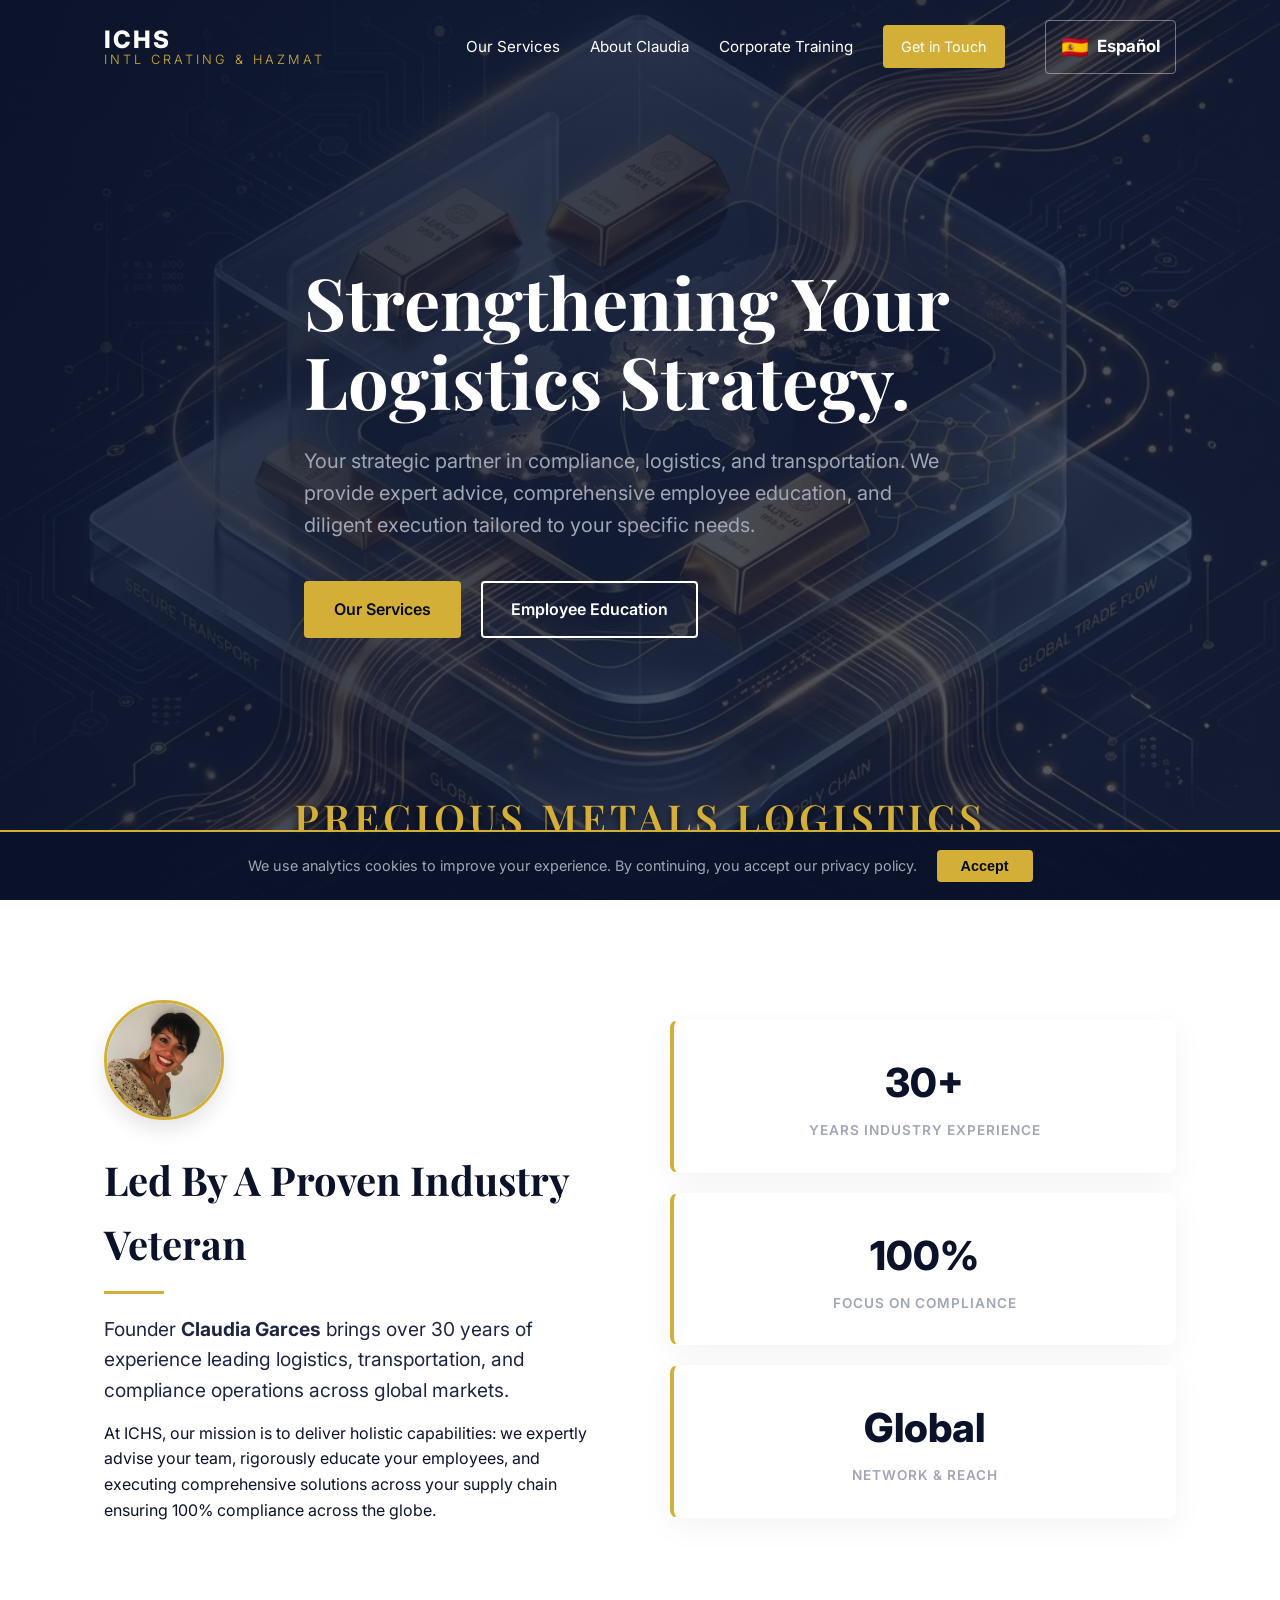
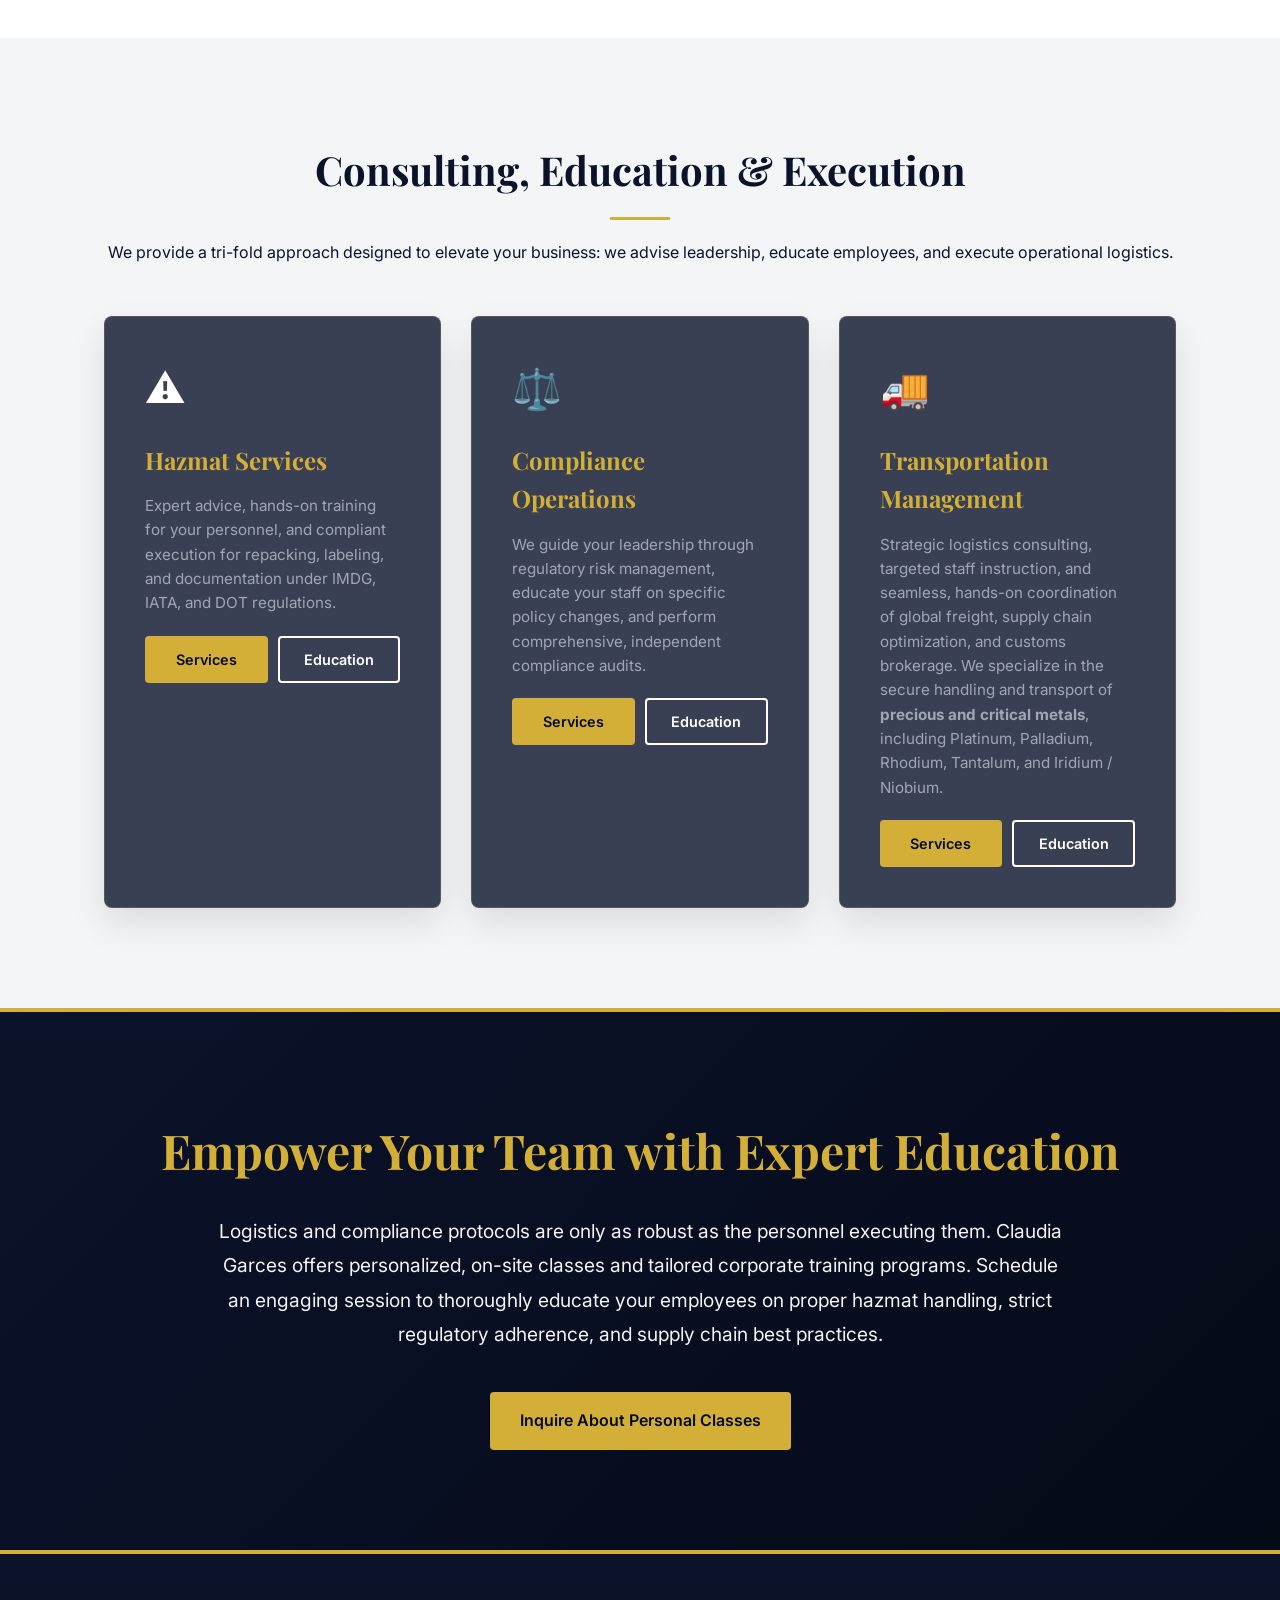
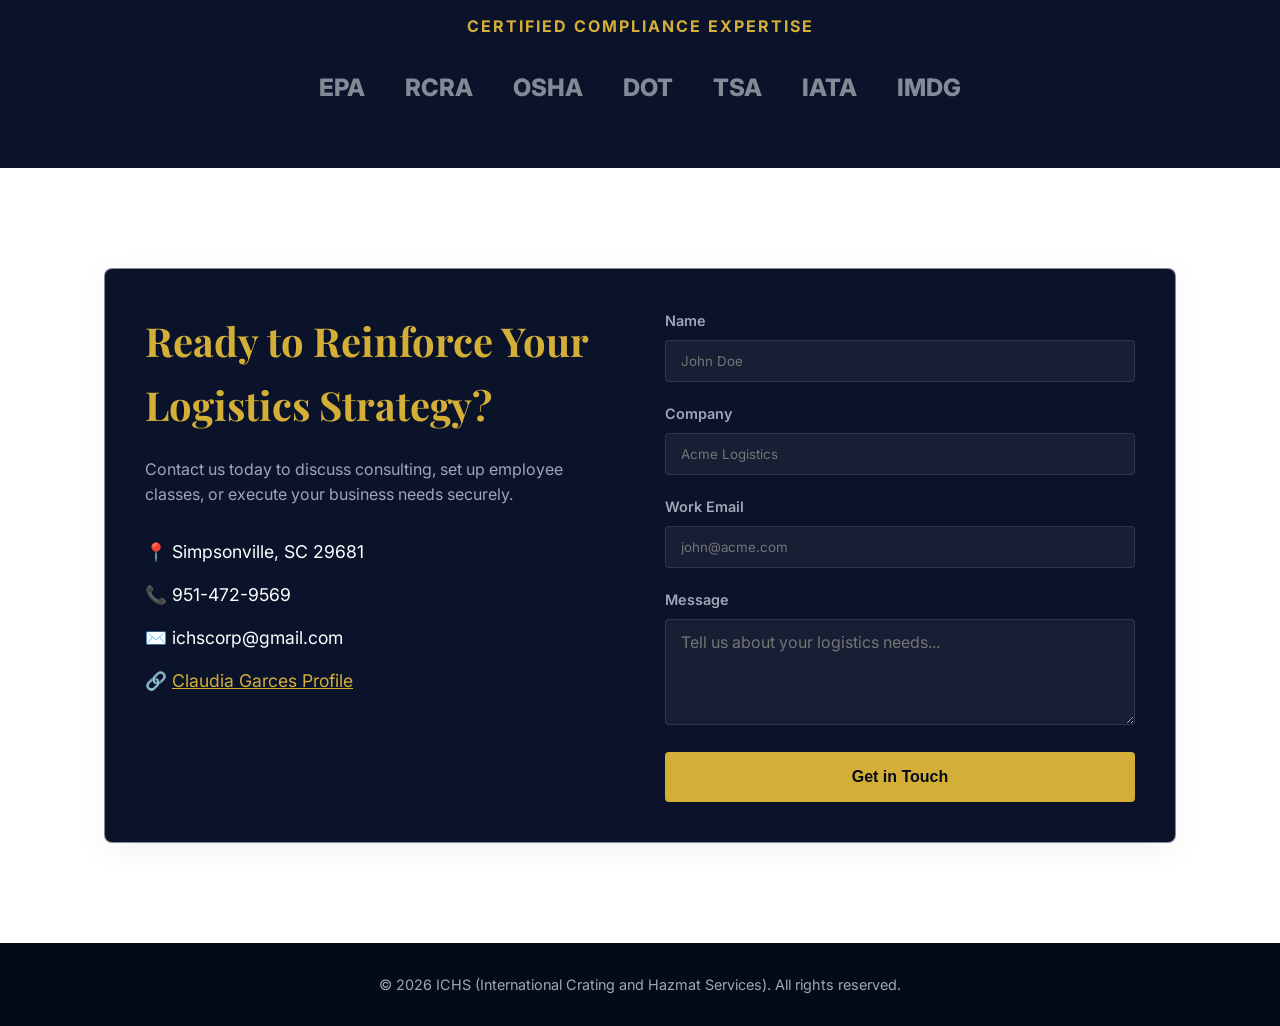
==== commit 614e13bd: "Add Google Search Console verification meta tag" ====
--- a/index.html
+++ b/index.html
@@ -21,6 +21,7 @@
     <meta property="og:url" content="https://www.ichscorp.com">
     <meta property="og:type" content="website">
     <link rel="canonical" href="https://www.ichscorp.com">
+    <meta name="google-site-verification" content="tmUonHaQi4tdf2Yy30h5sjle-Bp-O-qOe8jpxAbzEV8" />
     <link rel="alternate" hreflang="en" href="https://www.ichscorp.com/">
     <link rel="alternate" hreflang="es" href="https://www.ichscorp.com/index_es.html">
     <link rel="alternate" hreflang="x-default" href="https://www.ichscorp.com/">
@@ -181,7 +182,7 @@
                     </ul>
                 </div>
                 <div class="contact-form">
-                    <form id="contact-form" action="https://formspree.io/f/xpwzgkpb" method="POST">
+                    <form id="contact-form" action="https://formspree.io/f/mpqblrpv" method="POST">
                         <div class="form-group">
                             <label for="name">Name</label>
                             <input type="text" id="name" name="name" placeholder="John Doe" required>
--- a/css/style.css
+++ b/css/style.css
@@ -214,7 +214,7 @@
 .hero {
     height: 100vh;
     min-height: 700px;
-    background-image: url('../assets/hero_bg.png');
+    background-image: url('../assets/hero_bg.webp');
     background-size: cover;
     background-position: center;
     background-attachment: fixed;
@@ -462,6 +462,53 @@
     resize: vertical;
 }
 
+/* WebP fallback */
+.no-webp .hero {
+    background-image: url('../assets/hero_bg.png');
+}
+
+/* Cookie consent banner */
+#cookie-banner {
+    position: fixed;
+    bottom: 0;
+    left: 0;
+    width: 100%;
+    background: rgba(11, 19, 43, 0.97);
+    color: var(--color-white);
+    display: flex;
+    align-items: center;
+    justify-content: center;
+    gap: 20px;
+    padding: 18px 5%;
+    z-index: 9999;
+    border-top: 2px solid var(--color-gold);
+    flex-wrap: wrap;
+    text-align: center;
+}
+
+#cookie-banner p {
+    margin: 0;
+    font-size: 0.9rem;
+    color: var(--color-gray-text);
+}
+
+#cookie-accept {
+    background: var(--color-gold);
+    color: var(--color-navy-dark);
+    border: none;
+    padding: 8px 24px;
+    border-radius: 4px;
+    font-weight: 600;
+    cursor: pointer;
+    font-size: 0.9rem;
+    transition: var(--transition);
+    white-space: nowrap;
+}
+
+#cookie-accept:hover {
+    background: var(--color-gold-hover);
+}
+
 /* Footer */
 .footer {
     background-color: var(--color-navy-dark);
